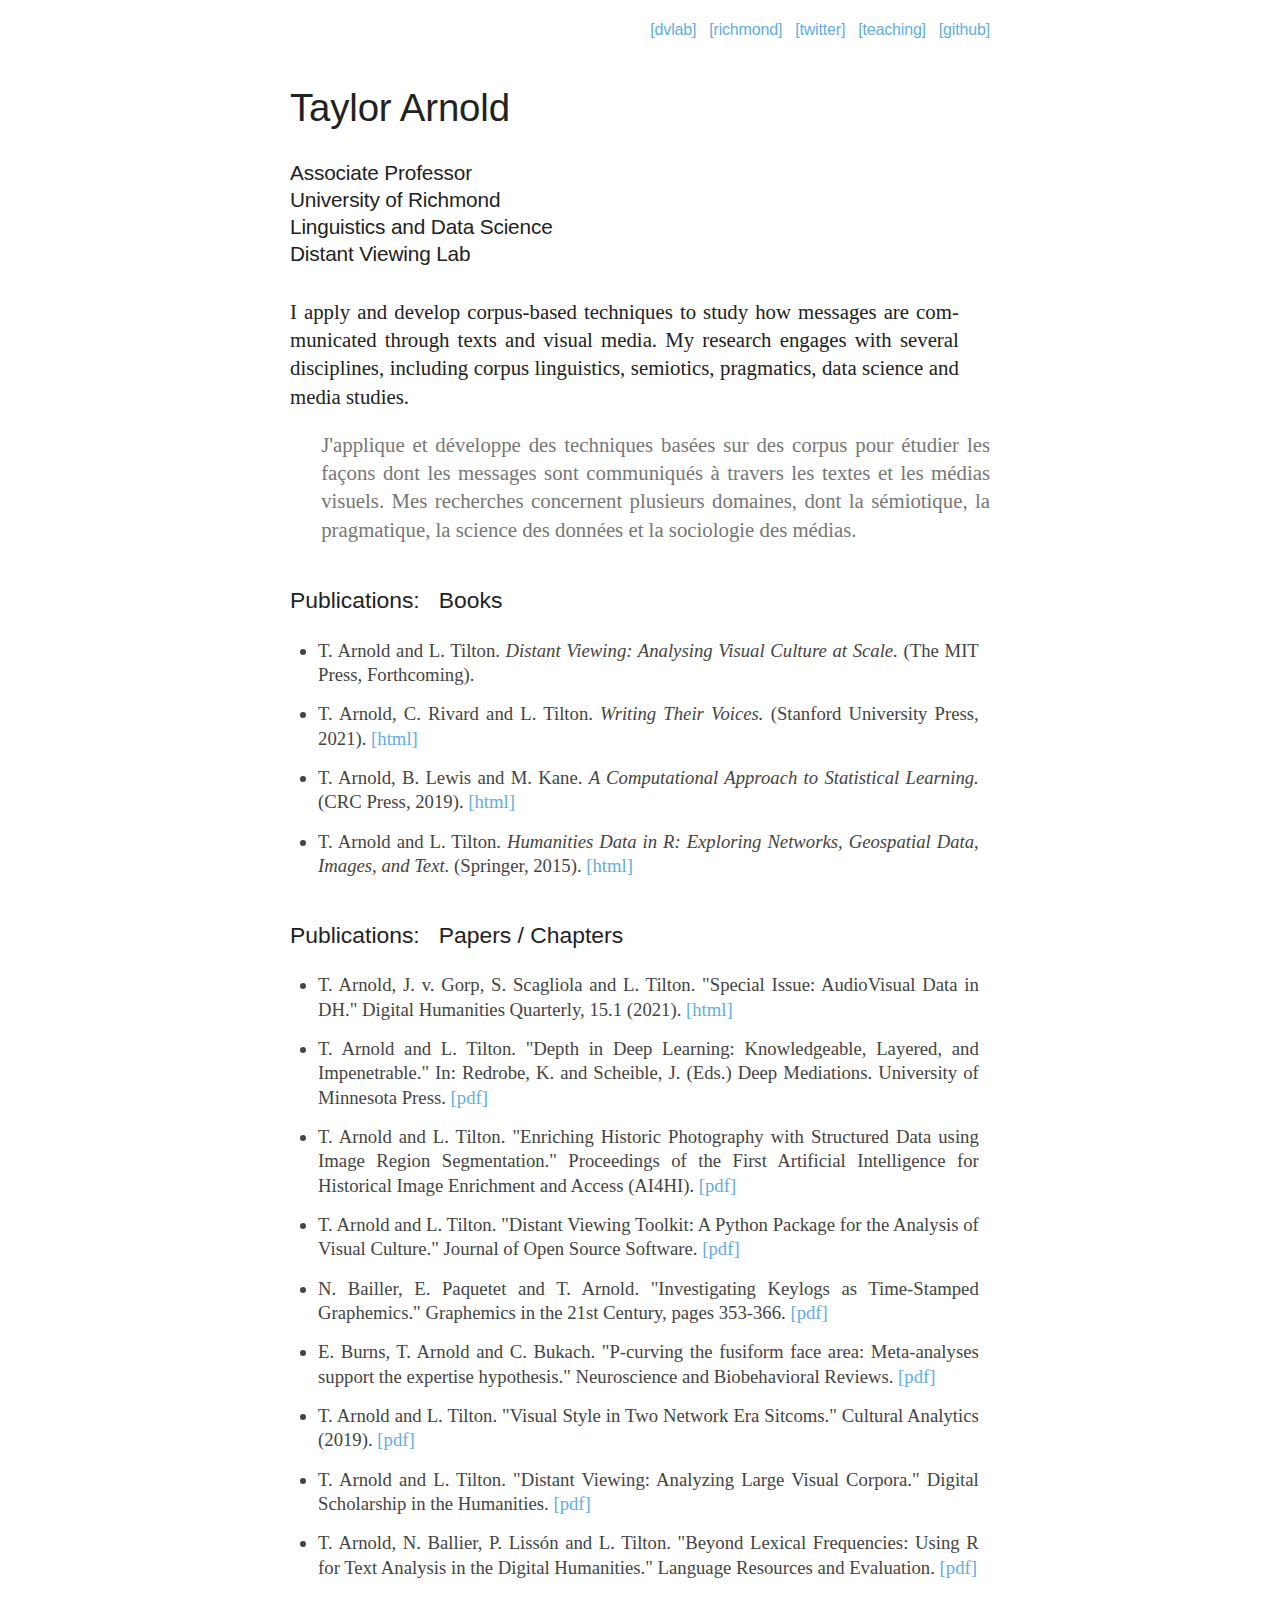
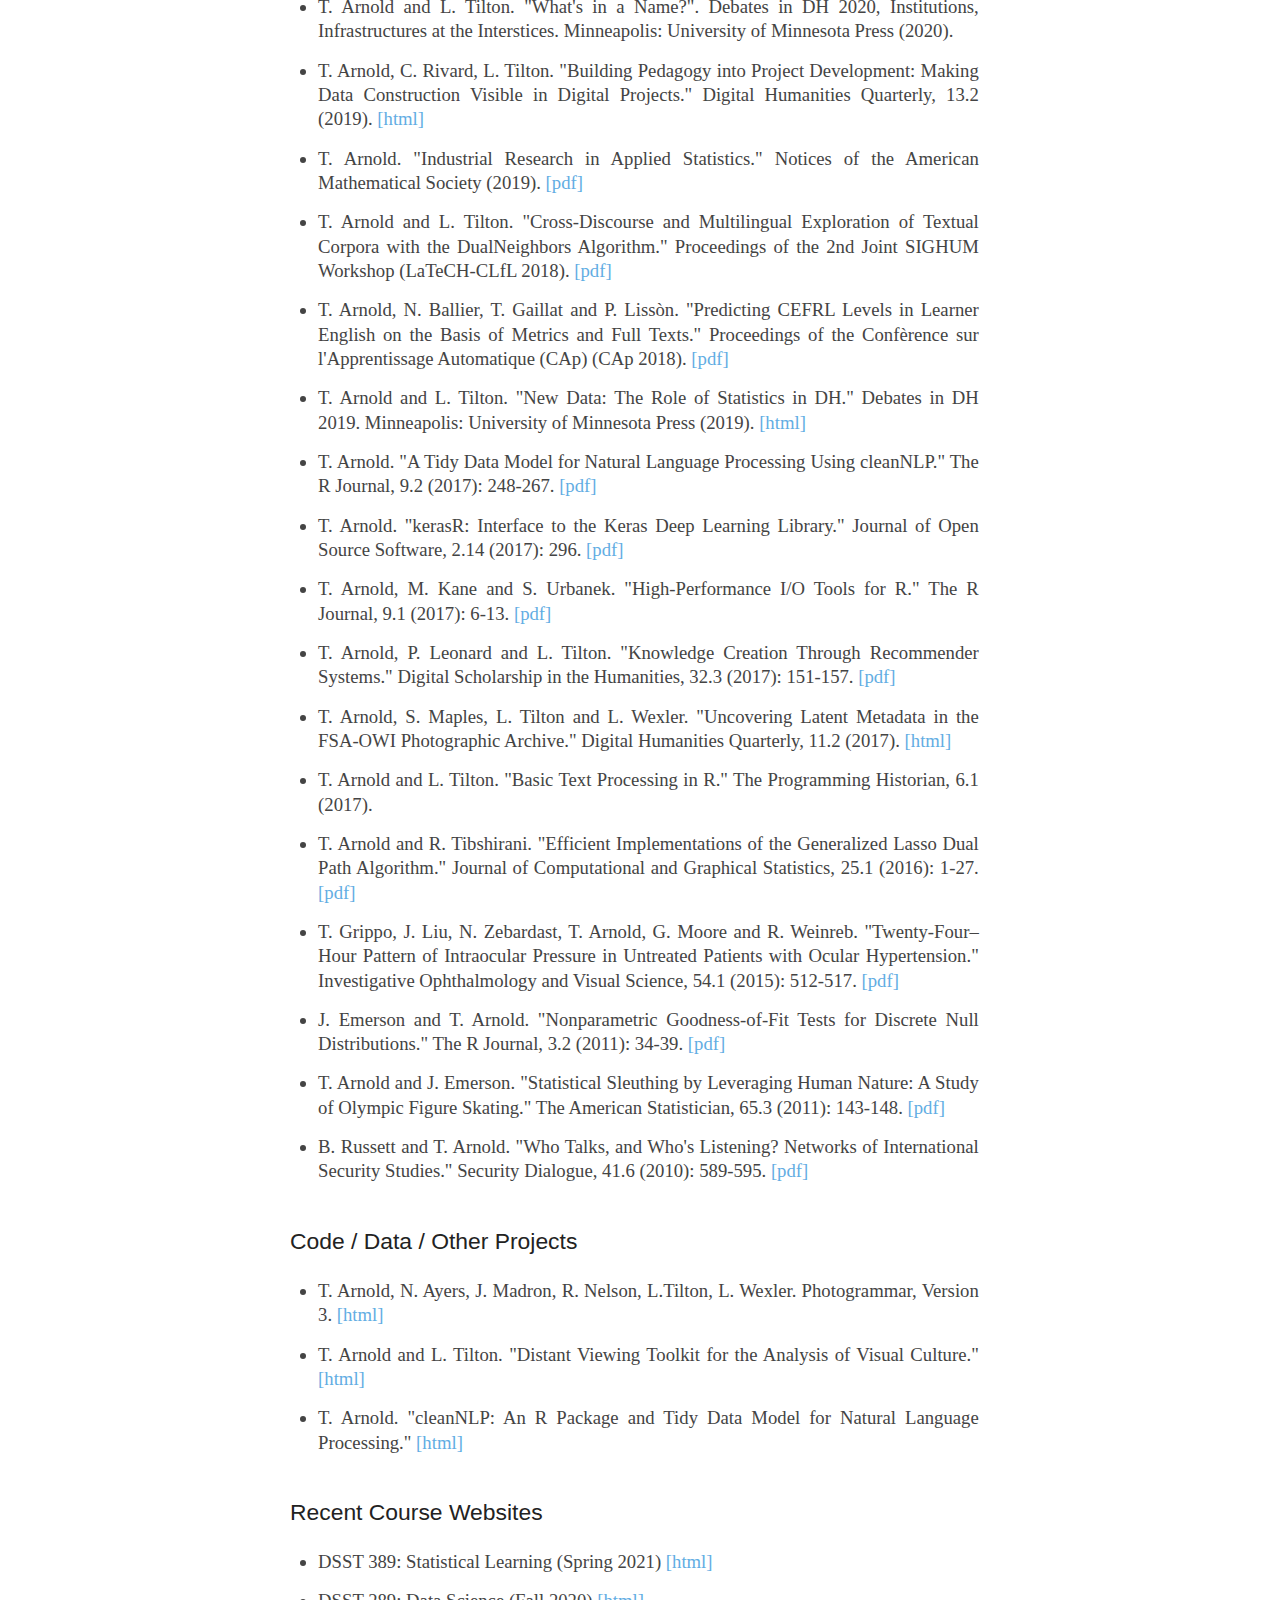
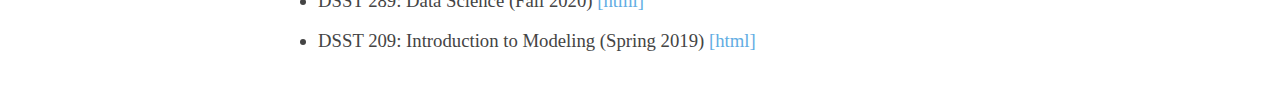
==== index.html @ a87be647 "fixed the link on home page" ====
<!DOCTYPE html>
<html lang="en">
  <head>
    <meta charset="utf-8" />

    <link rel="stylesheet" href="css/reset.css">
    <link rel="stylesheet" href="css/site.css">
    <link rel="apple-touch-icon" sizes="180x180" href="icon/apple-touch-icon.png">
    <link rel="icon" type="image/png" sizes="32x32" href="icon/favicon-32x32.png">
    <link rel="icon" type="image/png" sizes="16x16" href="icon/favicon-16x16.png">
    <link rel="manifest" href="icon/site.webmanifest">

    <meta name="viewport" content="width=device-width, initial-scale=1" />
    <meta name="theme-color" content="#000000" />
    <meta
      name="description"
      content="Taylor Arnold"
    />
    <title>Taylor Arnold</title>
</head>
  <body>

    <div id="conteneur">
      <div id="tete">
        <div id="liens">
          <a href="https://distantviewing.org" target="_blank" rel="noopener noreferrer">[dvlab]</a> &nbsp;
          <a href="https://linguistics.richmond.edu/faculty/tarnold2/" target="_blank" rel="noopener noreferrer">[richmond]</a> &nbsp;
          <a href="https://twitter.com/statsmaths" target="_blank" rel="noopener noreferrer">[twitter]</a> &nbsp;
          <a href="teaching.html">[teaching]</a> &nbsp;
          <a href="https://github.com/statsmaths" target="_blank" rel="noopener noreferrer">[github]</a>
        </div>
        <div id="titre">Taylor Arnold</div>
        <div id="soustitre">
          Associate Professor<br/>
          University of Richmond<br/>
          Linguistics and Data Science<br/>
          Distant Viewing Lab
        </div>
      </div>

    <div id="boitedetexte">
      <p class="en">
        I apply and develop corpus-based techniques to study how
        messages are communicated through texts and visual media. My
        research engages with several disciplines, including corpus linguistics,
        semiotics, pragmatics, data science and media studies.
      </p>
      <p class="fr">
        J'applique et développe des techniques basées sur des corpus pour
        étudier les façons dont les messages sont communiqués à travers les
        textes et les médias visuels. Mes recherches concernent
        plusieurs domaines, dont la sémiotique, la pragmatique, la science des
        données et la sociologie des médias.
      </p>
    </div>

    <div id="publications">
      <div class="pubtete">
        Publications: &nbsp; Books
      </div>
      <ul>
        <li>T. Arnold and L. Tilton. <i>Distant Viewing: Analysing Visual Culture at Scale.</i> (The MIT Press, Forthcoming).</li>
        <li>T. Arnold, C. Rivard and L. Tilton. <i>Writing Their Voices.</i> (Stanford University Press, 2021). <a href="https://statsmaths.github.io/writing-their-voices/" target="_blank" rel="noopener noreferrer">[html]</a></li>
        <li>T. Arnold, B. Lewis and M. Kane. <i>A Computational Approach to Statistical Learning.</i> (CRC Press, 2019). <a href="https://www.comp-approach.com/" target="_blank" rel="noopener noreferrer">[html]</a></li>
        <li>T. Arnold and L. Tilton. <i>Humanities Data in R: Exploring Networks, Geospatial Data, Images, and Text.</i> (Springer, 2015). <a href="https://humanitiesdata.org/" target="_blank" rel="noopener noreferrer">[html]</a></li>
      </ul>
      <div class="pubtete">
        Publications: &nbsp; Papers / Chapters
      </div>
      <ul>
        <li>T. Arnold, J. v. Gorp, S. Scagliola and L. Tilton. "Special Issue: AudioVisual Data in DH." Digital Humanities Quarterly, 15.1 (2021). <a href="http://digitalhumanities.org/dhq/vol/15/1/index.html" target="_blank" rel="noopener noreferrer">[html]</a></li>
        <li>T. Arnold and L. Tilton. "Depth in Deep Learning: Knowledgeable, Layered, and Impenetrable." In: Redrobe, K. and Scheible, J. (Eds.) Deep Mediations. University of Minnesota Press. <a href="pdf/2020-deep-mediations.pdf" target="_blank" rel="noopener noreferrer">[pdf]</a></li>
        <li>T. Arnold and L. Tilton. "Enriching Historic Photography with Structured Data using Image Region Segmentation." Proceedings of the First Artificial Intelligence for Historical Image Enrichment and Access (AI4HI). <a href="pdf/2020-enrich-photography.pdf" target="_blank" rel="noopener noreferrer">[pdf]</a></li>
        <li>T. Arnold and L. Tilton. "Distant Viewing Toolkit: A Python Package for the Analysis of Visual Culture." Journal of Open Source Software. <a href="pdf/2020-dvtoolkit-joss.pdf" target="_blank" rel="noopener noreferrer">[pdf]</a></li>
        <li>N. Bailler, E. Paquetet and T. Arnold. "Investigating Keylogs as Time-Stamped Graphemics." Graphemics in the 21st Century, pages 353-366. <a href="pdf/2019-keylog.pdf" target="_blank" rel="noopener noreferrer">[pdf]</a></li>
        <li>E. Burns, T. Arnold and C. Bukach. "P-curving the fusiform face area: Meta-analyses support the expertise hypothesis." Neuroscience and Biobehavioral Reviews. <a href="pdf/2019-p-curve.pdf" target="_blank" rel="noopener noreferrer">[pdf]</a></li>
        <li>T. Arnold and L. Tilton. "Visual Style in Two Network Era Sitcoms." Cultural Analytics (2019). <a href="pdf/2019-visual-style.pdf" target="_blank" rel="noopener noreferrer">[pdf]</a></li>
        <li>T. Arnold and L. Tilton. "Distant Viewing: Analyzing Large Visual Corpora." Digital Scholarship in the Humanities. <a href="pdf/2019-distant-viewing.pdf" target="_blank" rel="noopener noreferrer">[pdf]</a></li>
        <li>T. Arnold, N. Ballier, P. Lissón and L. Tilton. "Beyond Lexical Frequencies: Using R for Text Analysis in the Digital Humanities." Language Resources and Evaluation. <a href="pdf/2019-beyond-lex.pdf" target="_blank" rel="noopener noreferrer">[pdf]</a></li>
        <li>T. Arnold and L. Tilton. "What's in a Name?". Debates in DH 2020, Institutions, Infrastructures at the Interstices. Minneapolis: University of Minnesota Press (2020).</li>
        <li>T. Arnold, C. Rivard, L. Tilton. "Building Pedagogy into Project Development: Making Data Construction Visible in Digital Projects." Digital Humanities Quarterly, 13.2 (2019). <a href="http://digitalhumanities.org/dhq/vol/13/2/000419/000419.html" target="_blank" rel="noopener noreferrer">[html]</a></li>
        <li>T. Arnold. "Industrial Research in Applied Statistics." Notices of the American Mathematical Society (2019). <a href="pdf/2019-industrial-research.pdf" target="_blank" rel="noopener noreferrer">[pdf]</a></li>
        <li>T. Arnold and L. Tilton. "Cross-Discourse and Multilingual Exploration of Textual Corpora with the DualNeighbors Algorithm." Proceedings of the 2nd Joint SIGHUM Workshop (LaTeCH-CLfL 2018). <a href="pdf/2018-cross-discourse.pdf" target="_blank" rel="noopener noreferrer">[pdf]</a></li>
        <li>T. Arnold, N. Ballier, T. Gaillat and P. Lissòn. "Predicting CEFRL Levels in Learner English on the Basis of Metrics and Full Texts." Proceedings of the Confèrence sur l'Apprentissage Automatique (CAp) (CAp 2018). <a href="pdf/2018-learner-corpora.pdf" target="_blank" rel="noopener noreferrer">[pdf]</a></li>
        <li>T. Arnold and L. Tilton. "New Data: The Role of Statistics in DH." Debates in DH 2019. Minneapolis: University of Minnesota Press (2019). <a href="https://dhdebates.gc.cuny.edu/read/untitled-f2acf72c-a469-49d8-be35-67f9ac1e3a60/section/a2a6a192-f04a-4082-afaa-97c76a75b21c" target="_blank" rel="noopener noreferrer">[html]</a></li>
        <li>T. Arnold. "A Tidy Data Model for Natural Language Processing Using cleanNLP." The R Journal, 9.2 (2017): 248-267. <a href="pdf/2017-cleannlp.pdf" target="_blank" rel="noopener noreferrer">[pdf]</a></li>
        <li>T. Arnold. "kerasR: Interface to the Keras Deep Learning Library." Journal of Open Source Software, 2.14 (2017): 296. <a href="pdf/2017-kerasr.pdf" target="_blank" rel="noopener noreferrer">[pdf]</a></li>
        <li>T. Arnold, M. Kane and S. Urbanek. "High-Performance I/O Tools for R." The R Journal, 9.1 (2017): 6-13. <a href="pdf/2017-iotools.pdf" target="_blank" rel="noopener noreferrer">[pdf]</a></li>
        <li>T. Arnold, P. Leonard and L. Tilton. "Knowledge Creation Through Recommender Systems." Digital Scholarship in the Humanities, 32.3 (2017): 151-157. <a href="pdf/2017-knowledge-creation.pdf" target="_blank" rel="noopener noreferrer">[pdf]</a></li>
        <li>T. Arnold, S. Maples, L. Tilton and L. Wexler. "Uncovering Latent Metadata in the FSA-OWI Photographic Archive." Digital Humanities Quarterly, 11.2 (2017). <a href="http://digitalhumanities.org/dhq/vol/11/2/000299/000299.html" target="_blank" rel="noopener noreferrer">[html]</a></li>
        <li>T. Arnold and L. Tilton. "Basic Text Processing in R." The Programming Historian, 6.1 (2017).</li>
        <li>T. Arnold and R. Tibshirani. "Efficient Implementations of the Generalized Lasso Dual Path Algorithm." Journal of Computational and Graphical Statistics, 25.1 (2016): 1-27. <a href="pdf/2016-genlasso.pdf" target="_blank" rel="noopener noreferrer">[pdf]</a></li>
        <li>T. Grippo, J. Liu, N. Zebardast, T. Arnold, G. Moore and R. Weinreb. "Twenty-Four–Hour Pattern of Intraocular Pressure in Untreated Patients with Ocular Hypertension." Investigative Ophthalmology and Visual Science, 54.1 (2015): 512-517. <a href="pdf/2015-twenty-four-hour.pdf" target="_blank" rel="noopener noreferrer">[pdf]</a></li>
        <li>J. Emerson and T. Arnold. "Nonparametric Goodness-of-Fit Tests for Discrete Null Distributions." The R Journal, 3.2 (2011): 34-39. <a href="pdf/2011-discrete-goodness-of-fit.pdf" target="_blank" rel="noopener noreferrer">[pdf]</a></li>
        <li>T. Arnold and J. Emerson. "Statistical Sleuthing by Leveraging Human Nature: A Study of Olympic Figure Skating." The American Statistician, 65.3 (2011): 143-148. <a href="pdf/2011-statistical-sleuthing.pdf" target="_blank" rel="noopener noreferrer">[pdf]</a></li>
        <li>B. Russett and T. Arnold. "Who Talks, and Who's Listening? Networks of International Security Studies." Security Dialogue, 41.6 (2010): 589-595. <a href="pdf/2010-who-talks.pdf" target="_blank" rel="noopener noreferrer">[pdf]</a></li>
      </ul>
      <div class="pubtete">
        Code / Data / Other Projects
      </div>
      <ul>
        <li>T. Arnold, N. Ayers, J. Madron, R. Nelson, L.Tilton, L. Wexler. Photogrammar, Version 3. <a href="https://photogrammar.org" target="_blank" rel="noopener noreferrer">[html]</a></li>
        <li>T. Arnold and L. Tilton. "Distant Viewing Toolkit for the Analysis of Visual Culture." <a href="https://github.com/distant-viewing/dvt" target="_blank" rel="noopener noreferrer">[html]</a></li>
        <li>T. Arnold. "cleanNLP: An R Package and Tidy Data Model for Natural Language Processing." <a href="https://github.com/statsmaths/cleanNLP" target="_blank" rel="noopener noreferrer">[html]</a></li>
      </ul>
      <div class="pubtete">
        Recent Course Websites
      </div>
      <ul>
        <li>DSST 389: Statistical Learning (Spring 2021) <a href="https://statsmaths.github.io/stat389-s21/" target="_blank" rel="noopener noreferrer">[html]</a></li>
        <li>DSST 289: Data Science (Fall 2020) <a href="https://statsmaths.github.io/dsst289-f21/" target="_blank" rel="noopener noreferrer">[html]</a></li>
        <li>DSST 209: Introduction to Modeling (Spring 2019) <a href="https://statsmaths.github.io/stat209-s19/" target="_blank" rel="noopener noreferrer">[html]</a></li>
      </ul>
    </div>

    </div>

  </body>
</html>
---- css/site.css ----
:root {
  --title-font: Arial, sans-serif;
  --body-font: brown;
}

body {
  font-size: min(16px, 2.4vw);
  font-family: "Georgia", serif;
}

a:link, a:visited {
  text-decoration: none;
  color: #62ade3;
  transition: 0.4s;
}

a:hover {
  color: #196094;
}

#conteneur {
  padding-top: 12px;
  max-width: 700px;
  padding-left: 50px;
  padding-right: 50px;
  margin: auto;
  padding-bottom: 50px;
  color: #222;
}

#tete {
  letter-spacing: -0.01em;
  line-height: 1.1;
  font-family: var(--title-font);
}

#titre {
  font-size: 2.4em;
  padding-top: 1em;
  padding-bottom: 0.5em;
}

#soustitre {
  font-size: 1.3em;
  line-height: 1.3;
  padding-top: 0.5em;
  padding-bottom: 0.5em;
}

#nom {
  text-align: left;
  font-size: 1em;
  line-height: 1.3;
  padding-top: 0.5em;
  padding-bottom: 0.5em;
  position: absolute;
}

#liens {
  text-align: right;
  font-size: 1em;
  line-height: 1.3;
  padding-top: 0.5em;
  padding-bottom: 0.5em;
}

#boitedetexte {
}

.cp {
  padding-top: 1em;
  padding-top: 1em;
  hyphens: auto;
  line-height: 1.3em;
  font-size: 0.9em;
  font-weight: 500;
  text-align: justify;
  text-justify: inter-word;
}

p {
  padding-top: 1em;
  padding-top: 1em;
  hyphens: auto;
  line-height: 1.35;
  font-size: 1.3em;
  font-weight: 500;
  text-align: justify;
  text-justify: inter-word;
}

#publications {
  padding-top: 0em;
  line-height: 1.35em;
  font-size: 1.3em;
}

.pubtete {
  font-family: var(--title-font);
  font-weight: 500;
  font-size: 1.1em;
  line-height: 1em;
  padding-top: 2em;
  padding-bottom: 0.5em;
}

ul {
  hyphens: auto;
  line-height: 1.3em;
  font-size: 0.9em;
  font-weight: 500;
  text-align: justify;
  text-justify: inter-word;
  list-style-type: disc;
  margin: 0;
  padding: 0;
  padding-left: 1.5em;
}

li {
  color: #444;
  padding-top: 0.8em;
  padding-right: 0.6em;
}

.en {
  padding-right: 1.5em;
}

.fr {
  padding-left: 1.5em;
  color: #777;
}
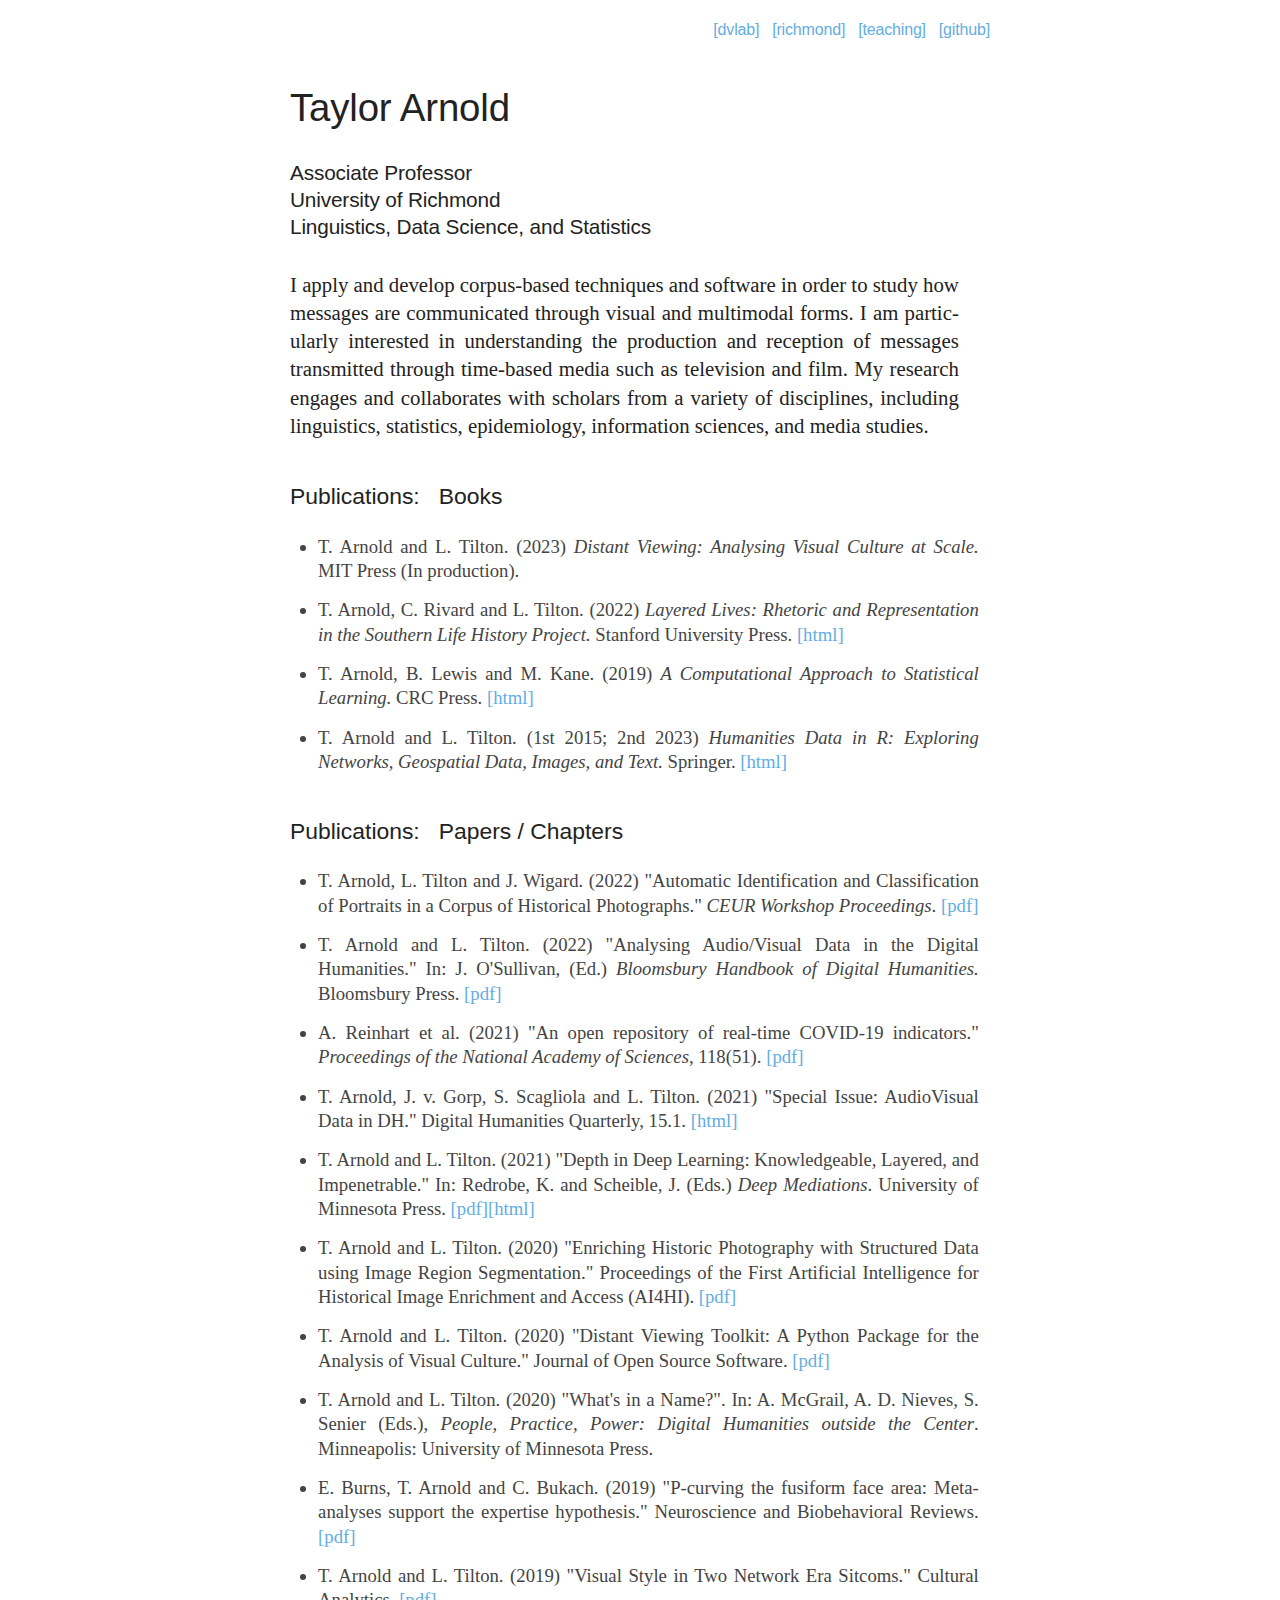
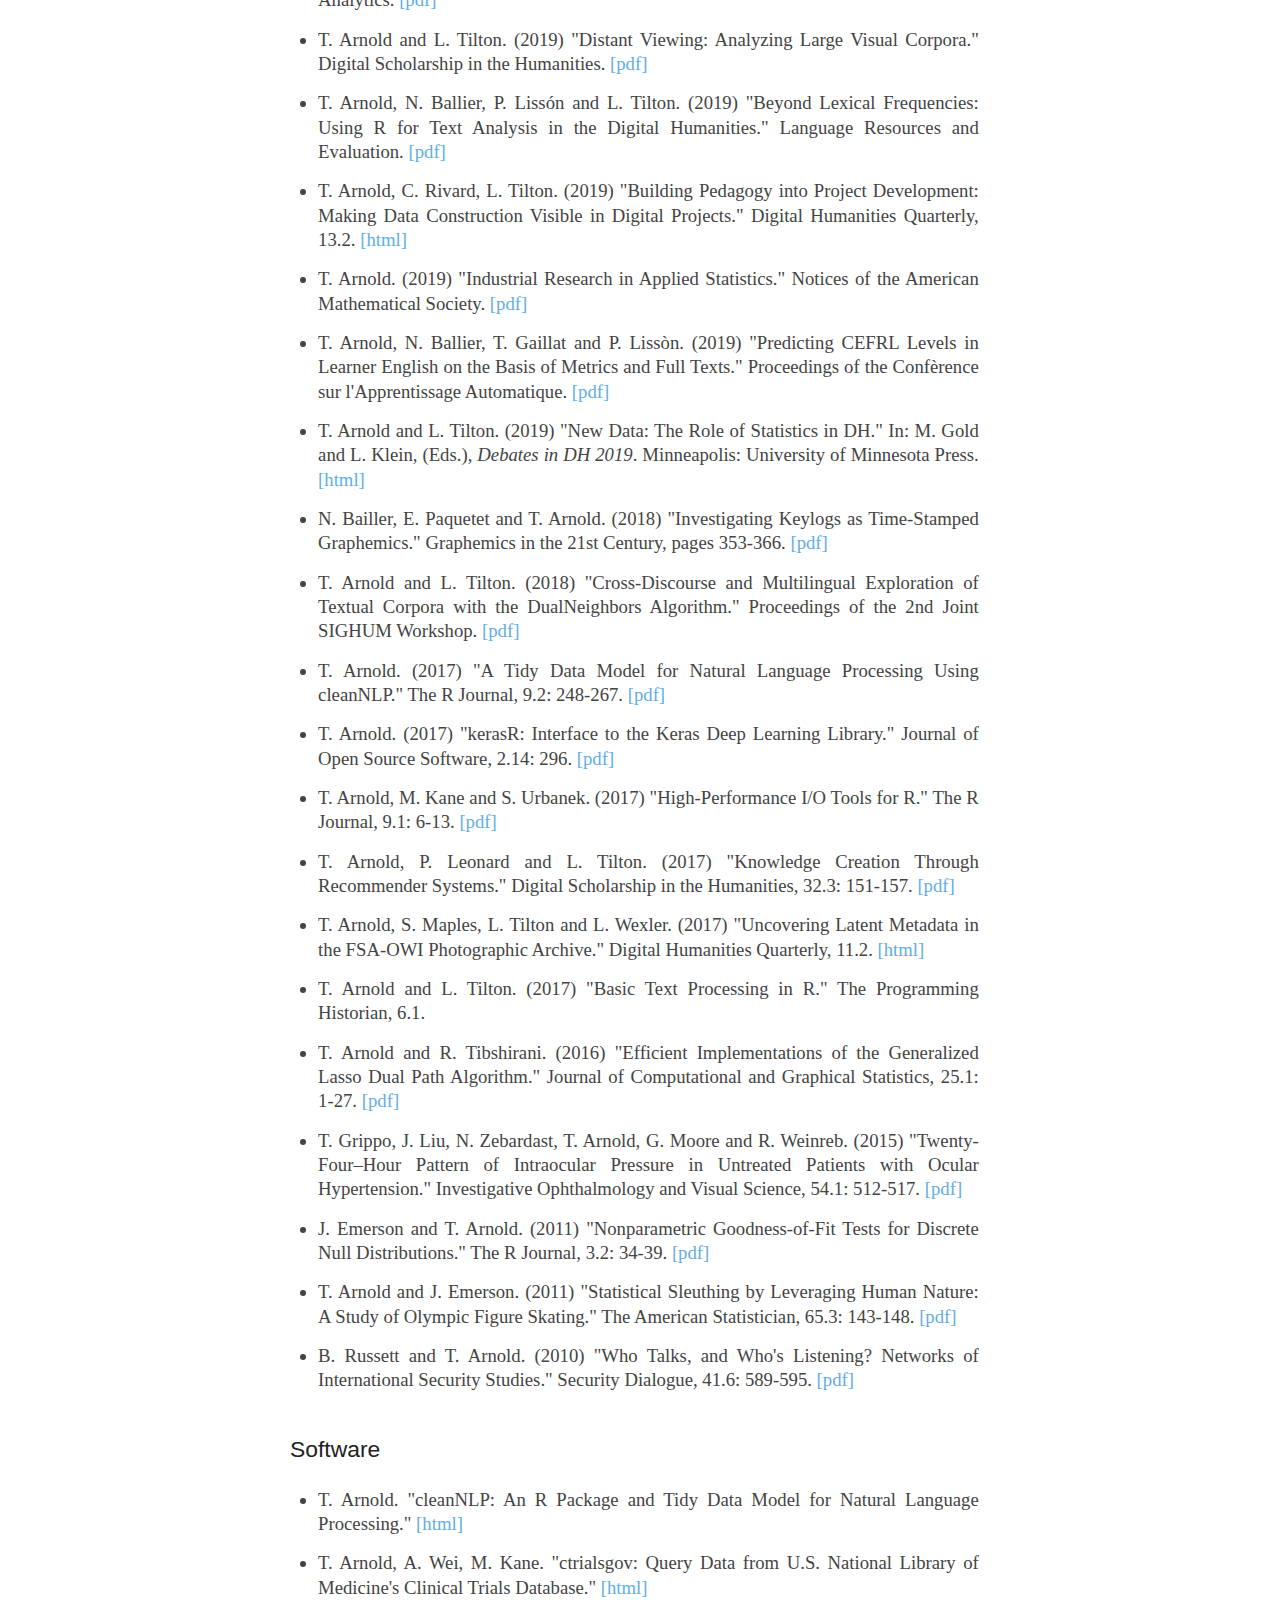
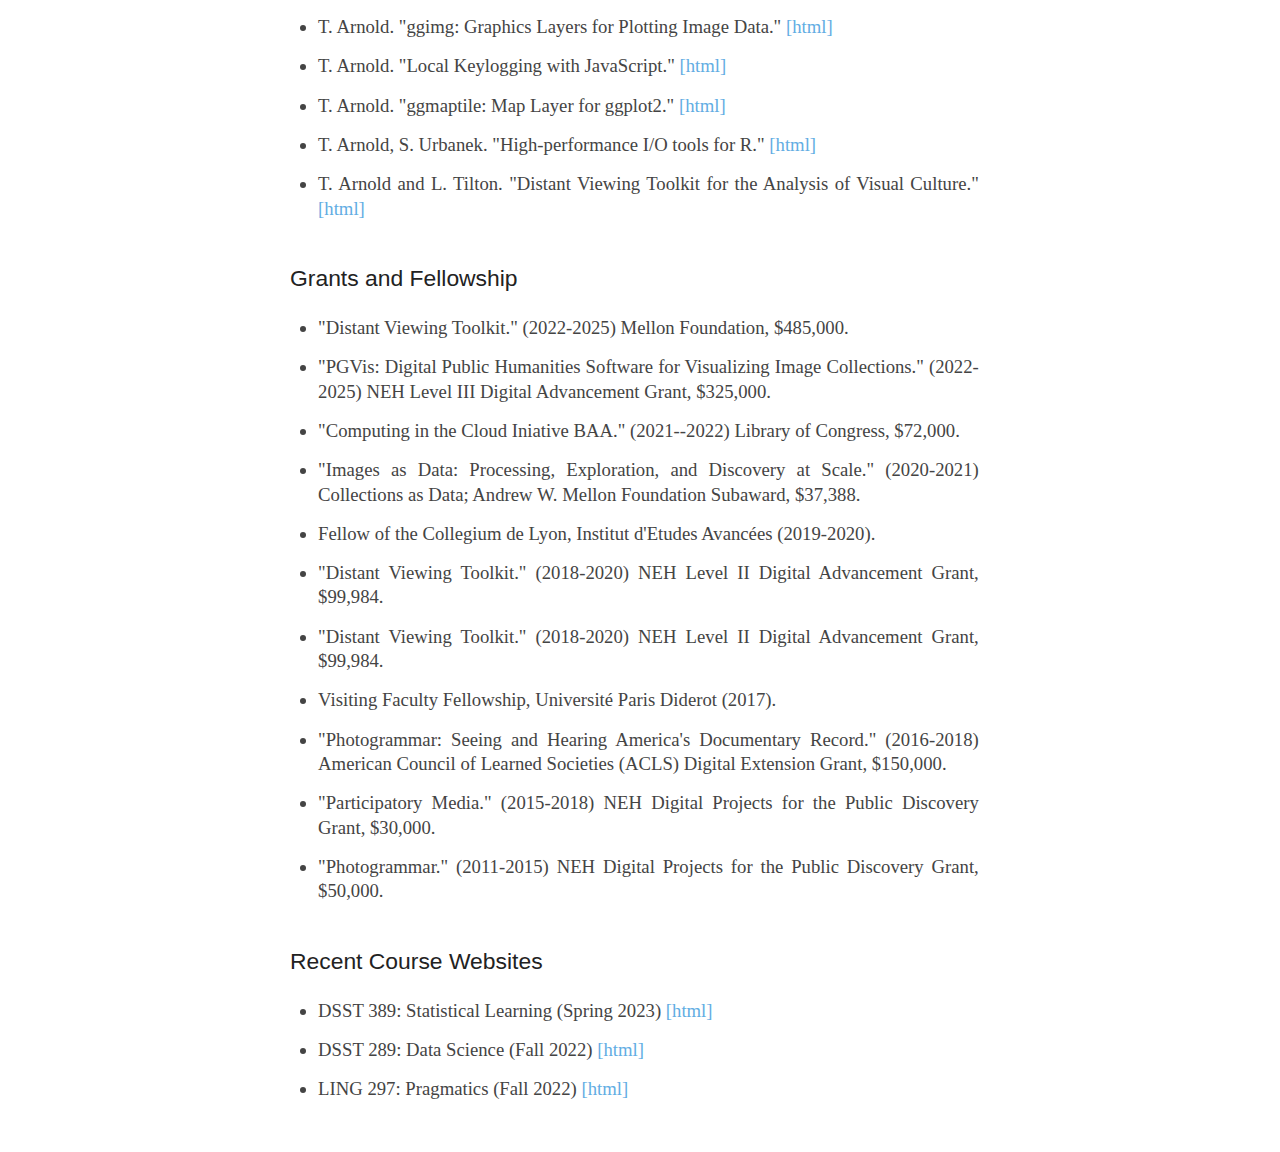
==== commit 2b7206fa: "Update index.html" ====
--- a/index.html
+++ b/index.html
@@ -25,7 +25,6 @@
         <div id="liens">
           <a href="https://distantviewing.org" target="_blank" rel="noopener noreferrer">[dvlab]</a> &nbsp;
           <a href="https://linguistics.richmond.edu/faculty/tarnold2/" target="_blank" rel="noopener noreferrer">[richmond]</a> &nbsp;
-          <a href="https://twitter.com/statsmaths" target="_blank" rel="noopener noreferrer">[twitter]</a> &nbsp;
           <a href="teaching.html">[teaching]</a> &nbsp;
           <a href="https://github.com/statsmaths" target="_blank" rel="noopener noreferrer">[github]</a>
         </div>
@@ -33,24 +32,19 @@
         <div id="soustitre">
           Associate Professor<br/>
           University of Richmond<br/>
-          Linguistics and Data Science<br/>
-          Distant Viewing Lab
+          Linguistics, Data Science, and Statistics
         </div>
       </div>
 
     <div id="boitedetexte">
       <p class="en">
-        I apply and develop corpus-based techniques to study how
-        messages are communicated through texts and visual media. My
-        research engages with several disciplines, including corpus linguistics,
-        semiotics, pragmatics, data science and media studies.
-      </p>
-      <p class="fr">
-        J'applique et développe des techniques basées sur des corpus pour
-        étudier les façons dont les messages sont communiqués à travers les
-        textes et les médias visuels. Mes recherches concernent
-        plusieurs domaines, dont la sémiotique, la pragmatique, la science des
-        données et la sociologie des médias.
+        I apply and develop corpus-based techniques and software in order to
+        study how messages are communicated through visual and multimodal forms.
+        I am particularly interested in understanding the production and reception
+        of messages transmitted through time-based media such as television and
+        film. My research engages and collaborates with scholars from a variety of
+        disciplines, including linguistics, statistics, epidemiology, information
+        sciences, and media studies.
       </p>
     </div>
 
@@ -59,57 +53,80 @@
         Publications: &nbsp; Books
       </div>
       <ul>
-        <li>T. Arnold and L. Tilton. <i>Distant Viewing: Analysing Visual Culture at Scale.</i> (The MIT Press, Forthcoming).</li>
-        <li>T. Arnold, C. Rivard and L. Tilton. <i>Writing Their Voices.</i> (Stanford University Press, 2021). <a href="https://statsmaths.github.io/writing-their-voices/" target="_blank" rel="noopener noreferrer">[html]</a></li>
-        <li>T. Arnold, B. Lewis and M. Kane. <i>A Computational Approach to Statistical Learning.</i> (CRC Press, 2019). <a href="https://www.comp-approach.com/" target="_blank" rel="noopener noreferrer">[html]</a></li>
-        <li>T. Arnold and L. Tilton. <i>Humanities Data in R: Exploring Networks, Geospatial Data, Images, and Text.</i> (Springer, 2015). <a href="https://humanitiesdata.org/" target="_blank" rel="noopener noreferrer">[html]</a></li>
+        <li>T. Arnold and L. Tilton. (2023) <i>Distant Viewing: Analysing Visual Culture at Scale.</i> MIT Press (In production).</li>
+        <li>T. Arnold, C. Rivard and L. Tilton. (2022) <i>Layered Lives: Rhetoric and Representation in the Southern Life History Project.</i> Stanford University Press. <a href="https://layeredlives.org/" target="_blank" rel="noopener noreferrer">[html]</a></li>
+        <li>T. Arnold, B. Lewis and M. Kane. (2019) <i>A Computational Approach to Statistical Learning.</i> CRC Press. <a href="https://www.comp-approach.com/" target="_blank" rel="noopener noreferrer">[html]</a></li>
+        <li>T. Arnold and L. Tilton. (1<sup>st</sup> 2015; 2<sup>nd</sup> 2023) <i>Humanities Data in R: Exploring Networks, Geospatial Data, Images, and Text.</i> Springer. <a href="https://humanitiesdata.org/" target="_blank" rel="noopener noreferrer">[html]</a></li>
       </ul>
       <div class="pubtete">
         Publications: &nbsp; Papers / Chapters
       </div>
       <ul>
-        <li>T. Arnold, J. v. Gorp, S. Scagliola and L. Tilton. "Special Issue: AudioVisual Data in DH." Digital Humanities Quarterly, 15.1 (2021). <a href="http://digitalhumanities.org/dhq/vol/15/1/index.html" target="_blank" rel="noopener noreferrer">[html]</a></li>
-        <li>T. Arnold and L. Tilton. "Depth in Deep Learning: Knowledgeable, Layered, and Impenetrable." In: Redrobe, K. and Scheible, J. (Eds.) Deep Mediations. University of Minnesota Press. <a href="pdf/2020-deep-mediations.pdf" target="_blank" rel="noopener noreferrer">[pdf]</a></li>
-        <li>T. Arnold and L. Tilton. "Enriching Historic Photography with Structured Data using Image Region Segmentation." Proceedings of the First Artificial Intelligence for Historical Image Enrichment and Access (AI4HI). <a href="pdf/2020-enrich-photography.pdf" target="_blank" rel="noopener noreferrer">[pdf]</a></li>
-        <li>T. Arnold and L. Tilton. "Distant Viewing Toolkit: A Python Package for the Analysis of Visual Culture." Journal of Open Source Software. <a href="pdf/2020-dvtoolkit-joss.pdf" target="_blank" rel="noopener noreferrer">[pdf]</a></li>
-        <li>N. Bailler, E. Paquetet and T. Arnold. "Investigating Keylogs as Time-Stamped Graphemics." Graphemics in the 21st Century, pages 353-366. <a href="pdf/2019-keylog.pdf" target="_blank" rel="noopener noreferrer">[pdf]</a></li>
-        <li>E. Burns, T. Arnold and C. Bukach. "P-curving the fusiform face area: Meta-analyses support the expertise hypothesis." Neuroscience and Biobehavioral Reviews. <a href="pdf/2019-p-curve.pdf" target="_blank" rel="noopener noreferrer">[pdf]</a></li>
-        <li>T. Arnold and L. Tilton. "Visual Style in Two Network Era Sitcoms." Cultural Analytics (2019). <a href="pdf/2019-visual-style.pdf" target="_blank" rel="noopener noreferrer">[pdf]</a></li>
-        <li>T. Arnold and L. Tilton. "Distant Viewing: Analyzing Large Visual Corpora." Digital Scholarship in the Humanities. <a href="pdf/2019-distant-viewing.pdf" target="_blank" rel="noopener noreferrer">[pdf]</a></li>
-        <li>T. Arnold, N. Ballier, P. Lissón and L. Tilton. "Beyond Lexical Frequencies: Using R for Text Analysis in the Digital Humanities." Language Resources and Evaluation. <a href="pdf/2019-beyond-lex.pdf" target="_blank" rel="noopener noreferrer">[pdf]</a></li>
-        <li>T. Arnold and L. Tilton. "What's in a Name?". Debates in DH 2020, Institutions, Infrastructures at the Interstices. Minneapolis: University of Minnesota Press (2020).</li>
-        <li>T. Arnold, C. Rivard, L. Tilton. "Building Pedagogy into Project Development: Making Data Construction Visible in Digital Projects." Digital Humanities Quarterly, 13.2 (2019). <a href="http://digitalhumanities.org/dhq/vol/13/2/000419/000419.html" target="_blank" rel="noopener noreferrer">[html]</a></li>
-        <li>T. Arnold. "Industrial Research in Applied Statistics." Notices of the American Mathematical Society (2019). <a href="pdf/2019-industrial-research.pdf" target="_blank" rel="noopener noreferrer">[pdf]</a></li>
-        <li>T. Arnold and L. Tilton. "Cross-Discourse and Multilingual Exploration of Textual Corpora with the DualNeighbors Algorithm." Proceedings of the 2nd Joint SIGHUM Workshop (LaTeCH-CLfL 2018). <a href="pdf/2018-cross-discourse.pdf" target="_blank" rel="noopener noreferrer">[pdf]</a></li>
-        <li>T. Arnold, N. Ballier, T. Gaillat and P. Lissòn. "Predicting CEFRL Levels in Learner English on the Basis of Metrics and Full Texts." Proceedings of the Confèrence sur l'Apprentissage Automatique (CAp) (CAp 2018). <a href="pdf/2018-learner-corpora.pdf" target="_blank" rel="noopener noreferrer">[pdf]</a></li>
-        <li>T. Arnold and L. Tilton. "New Data: The Role of Statistics in DH." Debates in DH 2019. Minneapolis: University of Minnesota Press (2019). <a href="https://dhdebates.gc.cuny.edu/read/untitled-f2acf72c-a469-49d8-be35-67f9ac1e3a60/section/a2a6a192-f04a-4082-afaa-97c76a75b21c" target="_blank" rel="noopener noreferrer">[html]</a></li>
-        <li>T. Arnold. "A Tidy Data Model for Natural Language Processing Using cleanNLP." The R Journal, 9.2 (2017): 248-267. <a href="pdf/2017-cleannlp.pdf" target="_blank" rel="noopener noreferrer">[pdf]</a></li>
-        <li>T. Arnold. "kerasR: Interface to the Keras Deep Learning Library." Journal of Open Source Software, 2.14 (2017): 296. <a href="pdf/2017-kerasr.pdf" target="_blank" rel="noopener noreferrer">[pdf]</a></li>
-        <li>T. Arnold, M. Kane and S. Urbanek. "High-Performance I/O Tools for R." The R Journal, 9.1 (2017): 6-13. <a href="pdf/2017-iotools.pdf" target="_blank" rel="noopener noreferrer">[pdf]</a></li>
-        <li>T. Arnold, P. Leonard and L. Tilton. "Knowledge Creation Through Recommender Systems." Digital Scholarship in the Humanities, 32.3 (2017): 151-157. <a href="pdf/2017-knowledge-creation.pdf" target="_blank" rel="noopener noreferrer">[pdf]</a></li>
-        <li>T. Arnold, S. Maples, L. Tilton and L. Wexler. "Uncovering Latent Metadata in the FSA-OWI Photographic Archive." Digital Humanities Quarterly, 11.2 (2017). <a href="http://digitalhumanities.org/dhq/vol/11/2/000299/000299.html" target="_blank" rel="noopener noreferrer">[html]</a></li>
-        <li>T. Arnold and L. Tilton. "Basic Text Processing in R." The Programming Historian, 6.1 (2017).</li>
-        <li>T. Arnold and R. Tibshirani. "Efficient Implementations of the Generalized Lasso Dual Path Algorithm." Journal of Computational and Graphical Statistics, 25.1 (2016): 1-27. <a href="pdf/2016-genlasso.pdf" target="_blank" rel="noopener noreferrer">[pdf]</a></li>
-        <li>T. Grippo, J. Liu, N. Zebardast, T. Arnold, G. Moore and R. Weinreb. "Twenty-Four–Hour Pattern of Intraocular Pressure in Untreated Patients with Ocular Hypertension." Investigative Ophthalmology and Visual Science, 54.1 (2015): 512-517. <a href="pdf/2015-twenty-four-hour.pdf" target="_blank" rel="noopener noreferrer">[pdf]</a></li>
-        <li>J. Emerson and T. Arnold. "Nonparametric Goodness-of-Fit Tests for Discrete Null Distributions." The R Journal, 3.2 (2011): 34-39. <a href="pdf/2011-discrete-goodness-of-fit.pdf" target="_blank" rel="noopener noreferrer">[pdf]</a></li>
-        <li>T. Arnold and J. Emerson. "Statistical Sleuthing by Leveraging Human Nature: A Study of Olympic Figure Skating." The American Statistician, 65.3 (2011): 143-148. <a href="pdf/2011-statistical-sleuthing.pdf" target="_blank" rel="noopener noreferrer">[pdf]</a></li>
-        <li>B. Russett and T. Arnold. "Who Talks, and Who's Listening? Networks of International Security Studies." Security Dialogue, 41.6 (2010): 589-595. <a href="pdf/2010-who-talks.pdf" target="_blank" rel="noopener noreferrer">[pdf]</a></li>
+        <li>T. Arnold, L. Tilton and J. Wigard. (2022) "Automatic Identification and Classification of Portraits in a Corpus of Historical Photographs." <i>CEUR Workshop Proceedings</i>. <a href="https://ceur-ws.org/Vol-3290/short_paper5571.pdf" target="_blank" rel="noopener noreferrer">[pdf]</a></li>
+        <li>T. Arnold and L. Tilton. (2022) "Analysing Audio/Visual Data in the Digital Humanities." In: J. O'Sullivan, (Ed.) <i>Bloomsbury Handbook of Digital Humanities.</i> Bloomsbury Press. <a href="pdf/2022-dh-handbook.pdf" target="_blank" rel="noopener noreferrer">[pdf]</a></li>
+        <li>A. Reinhart et al. (2021) "An open repository of real-time COVID-19 indicators." <i>Proceedings of the National Academy of Sciences</i>, 118(51). <a href="https://www.ncbi.nlm.nih.gov/pmc/articles/PMC8713778/pdf/pnas.202111452.pdf" target="_blank" rel="noopener noreferrer">[pdf]</a></li>
+        <li>T. Arnold, J. v. Gorp, S. Scagliola and L. Tilton. (2021) "Special Issue: AudioVisual Data in DH." Digital Humanities Quarterly, 15.1. <a href="http://digitalhumanities.org/dhq/vol/15/1/index.html" target="_blank" rel="noopener noreferrer">[html]</a></li>
+        <li>T. Arnold and L. Tilton. (2021) "Depth in Deep Learning: Knowledgeable, Layered, and Impenetrable." In: Redrobe, K. and Scheible, J. (Eds.) <i>Deep Mediations</i>. University of Minnesota Press. <a href="pdf/2020-deep-mediations.pdf" target="_blank" rel="noopener noreferrer">[pdf]</a><a href="pdf/https://www.upress.umn.edu/book-division/books/deep-mediations" target="_blank" rel="noopener noreferrer">[html]</a></li>
+        <li>T. Arnold and L. Tilton. (2020) "Enriching Historic Photography with Structured Data using Image Region Segmentation." Proceedings of the First Artificial Intelligence for Historical Image Enrichment and Access (AI4HI). <a href="pdf/2020-enrich-photography.pdf" target="_blank" rel="noopener noreferrer">[pdf]</a></li>
+        <li>T. Arnold and L. Tilton. (2020) "Distant Viewing Toolkit: A Python Package for the Analysis of Visual Culture." Journal of Open Source Software. <a href="pdf/2020-dvtoolkit-joss.pdf" target="_blank" rel="noopener noreferrer">[pdf]</a></li>
+        <li>T. Arnold and L. Tilton. (2020) "What's in a Name?". In: A. McGrail, A. D. Nieves, S. Senier (Eds.), <i>People, Practice, Power: Digital Humanities outside the Center</i>. Minneapolis: University of Minnesota Press.</li>
+        <li>E. Burns, T. Arnold and C. Bukach. (2019) "P-curving the fusiform face area: Meta-analyses support the expertise hypothesis." Neuroscience and Biobehavioral Reviews. <a href="pdf/2019-p-curve.pdf" target="_blank" rel="noopener noreferrer">[pdf]</a></li>
+        <li>T. Arnold and L. Tilton. (2019) "Visual Style in Two Network Era Sitcoms." Cultural Analytics. <a href="pdf/2019-visual-style.pdf" target="_blank" rel="noopener noreferrer">[pdf]</a></li>
+        <li>T. Arnold and L. Tilton. (2019) "Distant Viewing: Analyzing Large Visual Corpora." Digital Scholarship in the Humanities. <a href="pdf/2019-distant-viewing.pdf" target="_blank" rel="noopener noreferrer">[pdf]</a></li>
+        <li>T. Arnold, N. Ballier, P. Lissón and L. Tilton. (2019) "Beyond Lexical Frequencies: Using R for Text Analysis in the Digital Humanities." Language Resources and Evaluation. <a href="pdf/2019-beyond-lex.pdf" target="_blank" rel="noopener noreferrer">[pdf]</a></li>
+        <li>T. Arnold, C. Rivard, L. Tilton. (2019) "Building Pedagogy into Project Development: Making Data Construction Visible in Digital Projects." Digital Humanities Quarterly, 13.2. <a href="http://digitalhumanities.org/dhq/vol/13/2/000419/000419.html" target="_blank" rel="noopener noreferrer">[html]</a></li>
+        <li>T. Arnold. (2019) "Industrial Research in Applied Statistics." Notices of the American Mathematical Society. <a href="pdf/2019-industrial-research.pdf" target="_blank" rel="noopener noreferrer">[pdf]</a></li>
+        <li>T. Arnold, N. Ballier, T. Gaillat and P. Lissòn. (2019) "Predicting CEFRL Levels in Learner English on the Basis of Metrics and Full Texts." Proceedings of the Confèrence sur l'Apprentissage Automatique. <a href="pdf/2018-learner-corpora.pdf" target="_blank" rel="noopener noreferrer">[pdf]</a></li>
+        <li>T. Arnold and L. Tilton. (2019) "New Data: The Role of Statistics in DH." In: M. Gold and L. Klein, (Eds.), <i>Debates in DH 2019</i>. Minneapolis: University of Minnesota Press. <a href="https://dhdebates.gc.cuny.edu/read/untitled-f2acf72c-a469-49d8-be35-67f9ac1e3a60/section/a2a6a192-f04a-4082-afaa-97c76a75b21c" target="_blank" rel="noopener noreferrer">[html]</a></li>
+        <li>N. Bailler, E. Paquetet and T. Arnold. (2018) "Investigating Keylogs as Time-Stamped Graphemics." Graphemics in the 21st Century, pages 353-366. <a href="pdf/2019-keylog.pdf" target="_blank" rel="noopener noreferrer">[pdf]</a></li>
+        <li>T. Arnold and L. Tilton. (2018) "Cross-Discourse and Multilingual Exploration of Textual Corpora with the DualNeighbors Algorithm." Proceedings of the 2nd Joint SIGHUM Workshop. <a href="pdf/2018-cross-discourse.pdf" target="_blank" rel="noopener noreferrer">[pdf]</a></li>
+        <li>T. Arnold. (2017) "A Tidy Data Model for Natural Language Processing Using cleanNLP." The R Journal, 9.2: 248-267. <a href="pdf/2017-cleannlp.pdf" target="_blank" rel="noopener noreferrer">[pdf]</a></li>
+        <li>T. Arnold. (2017) "kerasR: Interface to the Keras Deep Learning Library." Journal of Open Source Software, 2.14: 296. <a href="pdf/2017-kerasr.pdf" target="_blank" rel="noopener noreferrer">[pdf]</a></li>
+        <li>T. Arnold, M. Kane and S. Urbanek. (2017) "High-Performance I/O Tools for R." The R Journal, 9.1: 6-13. <a href="pdf/2017-iotools.pdf" target="_blank" rel="noopener noreferrer">[pdf]</a></li>
+        <li>T. Arnold, P. Leonard and L. Tilton. (2017) "Knowledge Creation Through Recommender Systems." Digital Scholarship in the Humanities, 32.3: 151-157. <a href="pdf/2017-knowledge-creation.pdf" target="_blank" rel="noopener noreferrer">[pdf]</a></li>
+        <li>T. Arnold, S. Maples, L. Tilton and L. Wexler. (2017) "Uncovering Latent Metadata in the FSA-OWI Photographic Archive." Digital Humanities Quarterly, 11.2. <a href="http://digitalhumanities.org/dhq/vol/11/2/000299/000299.html" target="_blank" rel="noopener noreferrer">[html]</a></li>
+        <li>T. Arnold and L. Tilton. (2017) "Basic Text Processing in R." The Programming Historian, 6.1.</li>
+        <li>T. Arnold and R. Tibshirani. (2016) "Efficient Implementations of the Generalized Lasso Dual Path Algorithm." Journal of Computational and Graphical Statistics, 25.1: 1-27. <a href="pdf/2016-genlasso.pdf" target="_blank" rel="noopener noreferrer">[pdf]</a></li>
+        <li>T. Grippo, J. Liu, N. Zebardast, T. Arnold, G. Moore and R. Weinreb. (2015) "Twenty-Four–Hour Pattern of Intraocular Pressure in Untreated Patients with Ocular Hypertension." Investigative Ophthalmology and Visual Science, 54.1: 512-517. <a href="pdf/2015-twenty-four-hour.pdf" target="_blank" rel="noopener noreferrer">[pdf]</a></li>
+        <li>J. Emerson and T. Arnold. (2011) "Nonparametric Goodness-of-Fit Tests for Discrete Null Distributions." The R Journal, 3.2: 34-39. <a href="pdf/2011-discrete-goodness-of-fit.pdf" target="_blank" rel="noopener noreferrer">[pdf]</a></li>
+        <li>T. Arnold and J. Emerson. (2011) "Statistical Sleuthing by Leveraging Human Nature: A Study of Olympic Figure Skating." The American Statistician, 65.3: 143-148. <a href="pdf/2011-statistical-sleuthing.pdf" target="_blank" rel="noopener noreferrer">[pdf]</a></li>
+        <li>B. Russett and T. Arnold. (2010) "Who Talks, and Who's Listening? Networks of International Security Studies." Security Dialogue, 41.6: 589-595. <a href="pdf/2010-who-talks.pdf" target="_blank" rel="noopener noreferrer">[pdf]</a></li>
       </ul>
       <div class="pubtete">
-        Code / Data / Other Projects
+        Software
       </div>
       <ul>
-        <li>T. Arnold, N. Ayers, J. Madron, R. Nelson, L.Tilton, L. Wexler. Photogrammar, Version 3. <a href="https://photogrammar.org" target="_blank" rel="noopener noreferrer">[html]</a></li>
+        <li>T. Arnold. "cleanNLP: An R Package and Tidy Data Model for Natural Language Processing." <a href="https://github.com/statsmaths/cleanNLP" target="_blank" rel="noopener noreferrer">[html]</a></li>
+        <li>T. Arnold, A. Wei, M. Kane. "ctrialsgov: Query Data from U.S. National Library of Medicine's Clinical Trials Database." <a href="https://cran.r-project.org/web/packages/ctrialsgov/index.html" target="_blank" rel="noopener noreferrer">[html]</a></li>
+        <li>T. Arnold. "ggimg: Graphics Layers for Plotting Image Data." <a href="" target="_blank" rel="noopener noreferrer">[html]</a></li>
+        <li>T. Arnold. "Local Keylogging with JavaScript." <a href="https://statsmaths.github.io/keylog/" target="_blank" rel="noopener noreferrer">[html]</a></li>
+        <li>T. Arnold. "ggmaptile: Map Layer for ggplot2." <a href="https://github.com/statsmaths/ggmaptile" target="_blank" rel="noopener noreferrer">[html]</a></li>
+        <li>T. Arnold, S. Urbanek. "High-performance I/O tools for R." <a href="https://cran.r-project.org/web/packages/iotools/index.html" target="_blank" rel="noopener noreferrer">[html]</a></li>
         <li>T. Arnold and L. Tilton. "Distant Viewing Toolkit for the Analysis of Visual Culture." <a href="https://github.com/distant-viewing/dvt" target="_blank" rel="noopener noreferrer">[html]</a></li>
-        <li>T. Arnold. "cleanNLP: An R Package and Tidy Data Model for Natural Language Processing." <a href="https://github.com/statsmaths/cleanNLP" target="_blank" rel="noopener noreferrer">[html]</a></li>
+      </ul>
+      <div class="pubtete">
+        Grants and Fellowship
+      </div>
+      <ul>
+        <li>"Distant Viewing Toolkit." (2022-2025) Mellon Foundation, $485,000.</li>
+        <li>"PGVis: Digital Public Humanities Software for Visualizing Image Collections." (2022-2025) NEH Level III Digital Advancement Grant, $325,000.</li>
+        <li>"Computing in the Cloud Iniative BAA." (2021--2022) Library of Congress, $72,000.</li>
+        <li>"Images as Data: Processing, Exploration, and Discovery at Scale." (2020-2021) Collections as Data; Andrew W. Mellon Foundation Subaward, $37,388.</li>
+        <li>Fellow of the Collegium de Lyon, Institut d'Etudes Avancées (2019-2020).</li>
+        <li>"Distant Viewing Toolkit." (2018-2020) NEH Level II Digital Advancement Grant, $99,984.</li>
+        <li>"Distant Viewing Toolkit." (2018-2020) NEH Level II Digital Advancement Grant, $99,984.</li>
+        <li>Visiting Faculty Fellowship, Université Paris Diderot (2017).</li>
+        <li>"Photogrammar: Seeing and Hearing America's Documentary Record." (2016-2018) American Council of Learned Societies (ACLS) Digital Extension Grant, $150,000.</li>
+        <li>"Participatory Media." (2015-2018) NEH Digital Projects for the Public Discovery Grant, $30,000.</li>
+        <li>"Photogrammar." (2011-2015) NEH Digital Projects for the Public Discovery Grant, $50,000.</li>
       </ul>
       <div class="pubtete">
         Recent Course Websites
       </div>
       <ul>
-        <li>DSST 389: Statistical Learning (Spring 2021) <a href="https://statsmaths.github.io/stat389-s21/" target="_blank" rel="noopener noreferrer">[html]</a></li>
-        <li>DSST 289: Data Science (Fall 2020) <a href="https://statsmaths.github.io/dsst289-f21/" target="_blank" rel="noopener noreferrer">[html]</a></li>
-        <li>DSST 209: Introduction to Modeling (Spring 2019) <a href="https://statsmaths.github.io/stat209-s19/" target="_blank" rel="noopener noreferrer">[html]</a></li>
+        <li>DSST 389: Statistical Learning (Spring 2023) <a href="https://statsmaths.github.io/dsst389-s23/" target="_blank" rel="noopener noreferrer">[html]</a></li>
+        <li>DSST 289: Data Science (Fall 2022) <a href="https://statsmaths.github.io/dsst289-f22/" target="_blank" rel="noopener noreferrer">[html]</a></li>
+        <li>LING 297: Pragmatics (Fall 2022) <a href="https://statsmaths.github.io/ling297-f22/" target="_blank" rel="noopener noreferrer">[html]</a></li>
       </ul>
     </div>
 
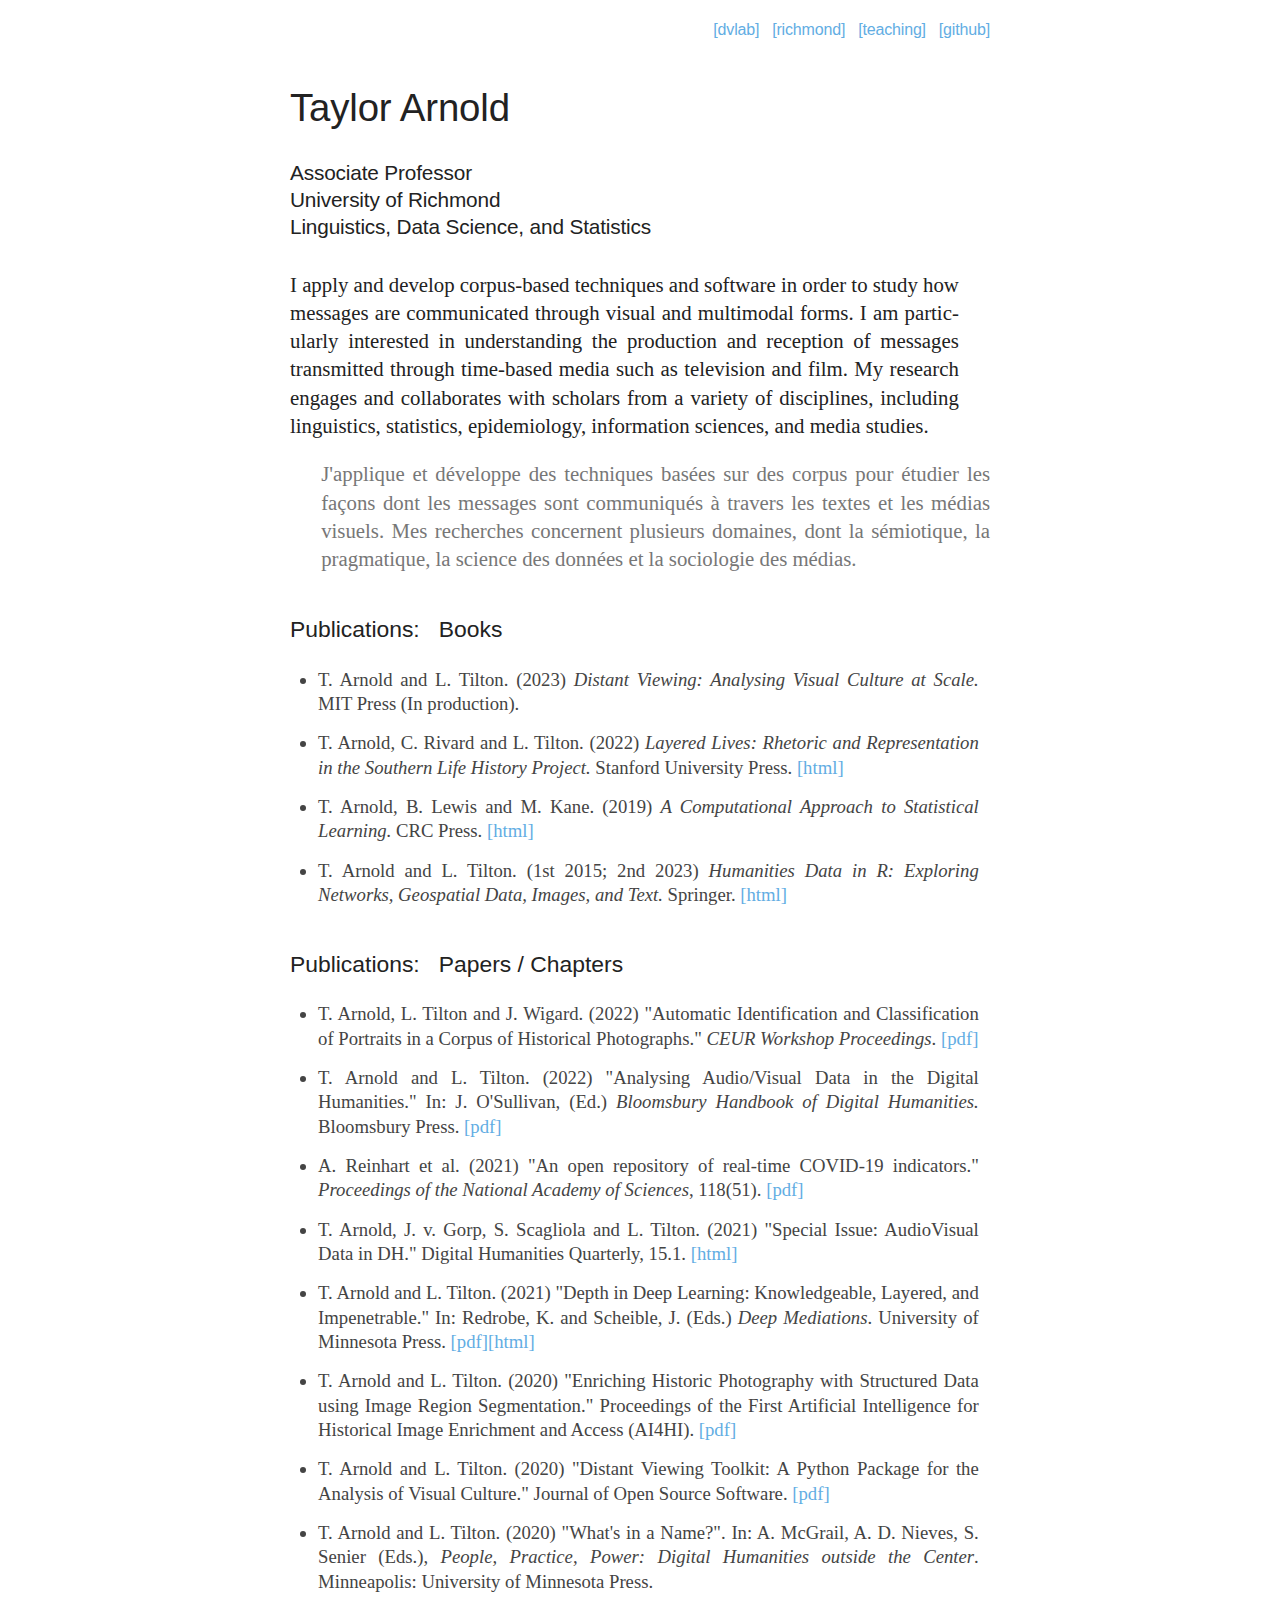
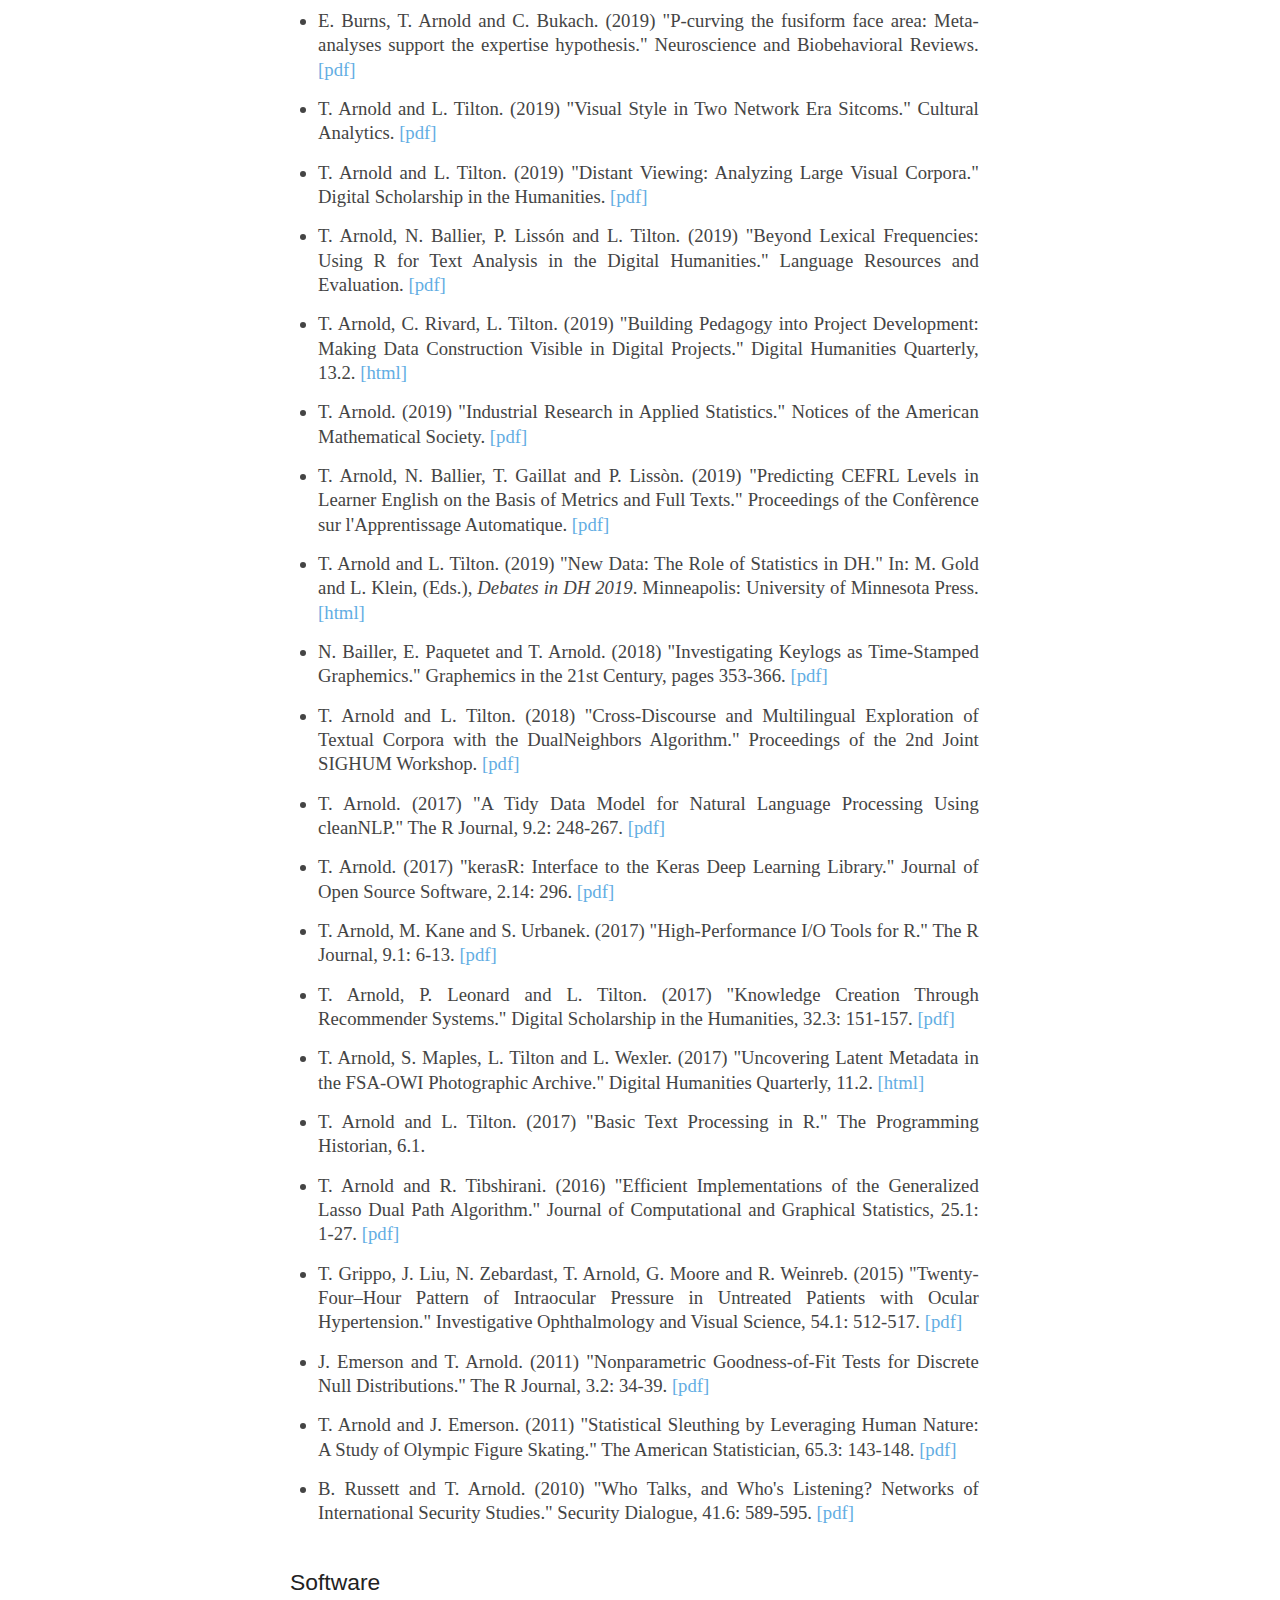
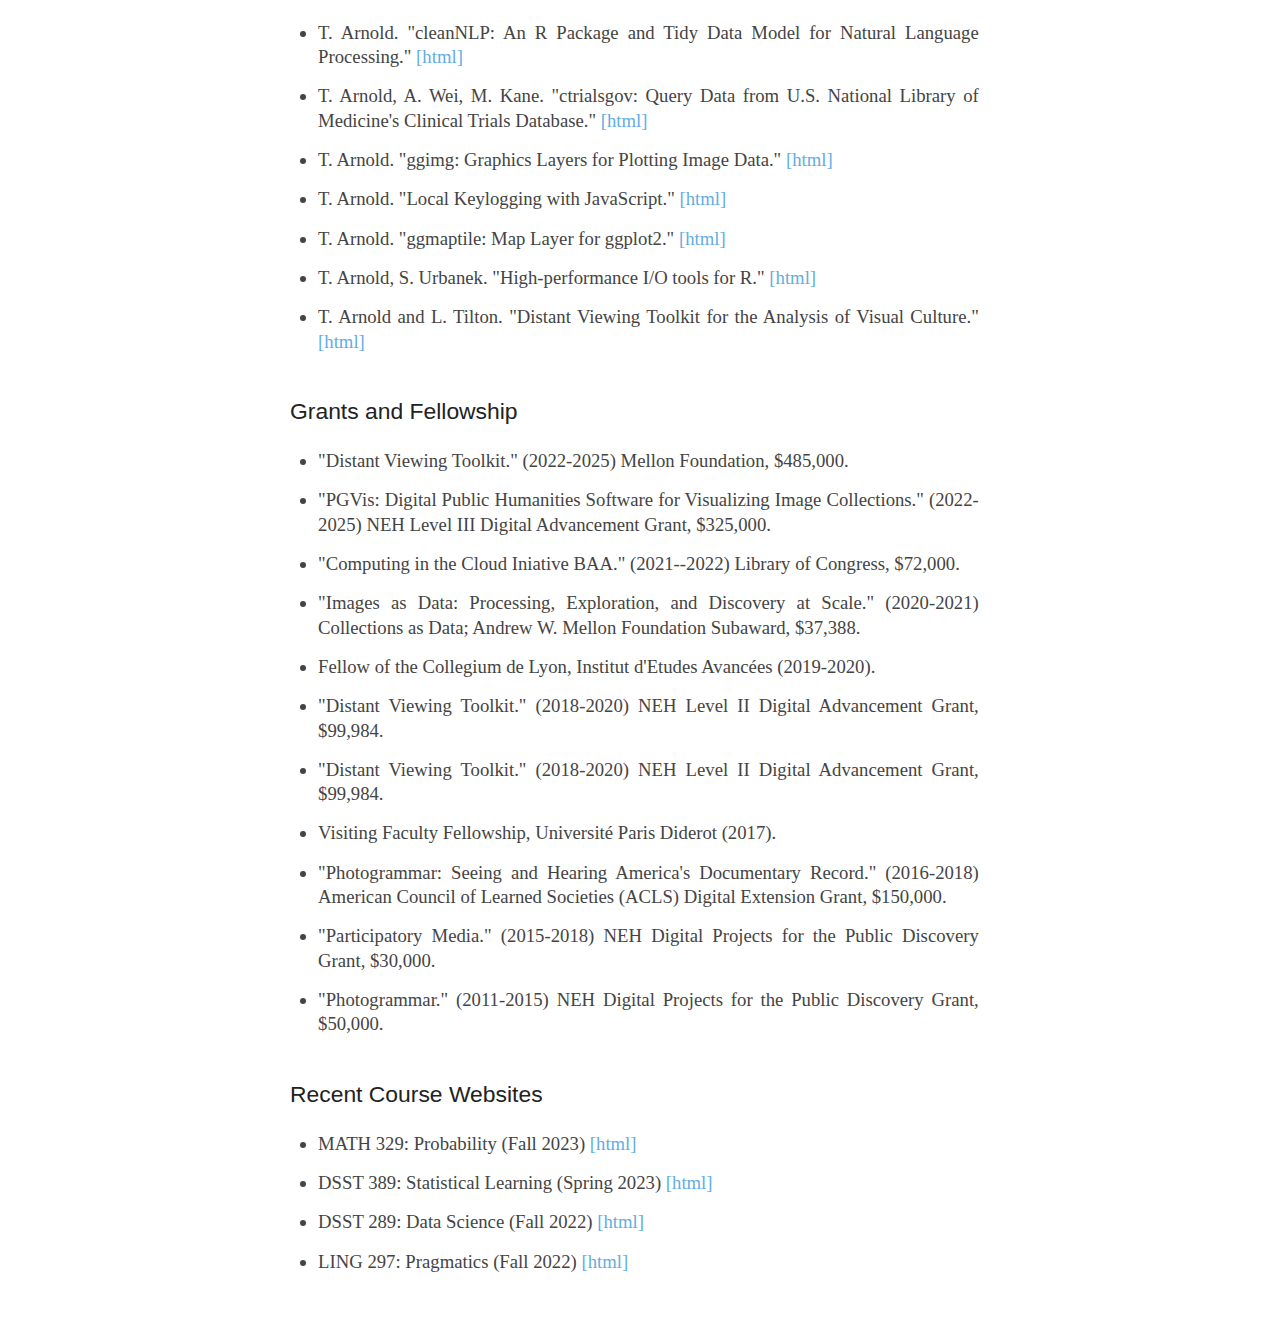
==== commit e399f79a: "Update index.html" ====
--- a/index.html
+++ b/index.html
@@ -45,6 +45,13 @@
         film. My research engages and collaborates with scholars from a variety of
         disciplines, including linguistics, statistics, epidemiology, information
         sciences, and media studies.
+      </p>
+      <p class="fr">
+        J'applique et développe des techniques basées sur des corpus pour
+        étudier les façons dont les messages sont communiqués à travers les
+        textes et les médias visuels. Mes recherches concernent
+        plusieurs domaines, dont la sémiotique, la pragmatique, la science des
+        données et la sociologie des médias.
       </p>
     </div>
 
@@ -124,6 +131,7 @@
         Recent Course Websites
       </div>
       <ul>
+        <li>MATH 329: Probability (Fall 2023) <a href="https://statsmaths.github.io/dsst329-f23/" target="_blank" rel="noopener noreferrer">[html]</a></li>
         <li>DSST 389: Statistical Learning (Spring 2023) <a href="https://statsmaths.github.io/dsst389-s23/" target="_blank" rel="noopener noreferrer">[html]</a></li>
         <li>DSST 289: Data Science (Fall 2022) <a href="https://statsmaths.github.io/dsst289-f22/" target="_blank" rel="noopener noreferrer">[html]</a></li>
         <li>LING 297: Pragmatics (Fall 2022) <a href="https://statsmaths.github.io/ling297-f22/" target="_blank" rel="noopener noreferrer">[html]</a></li>
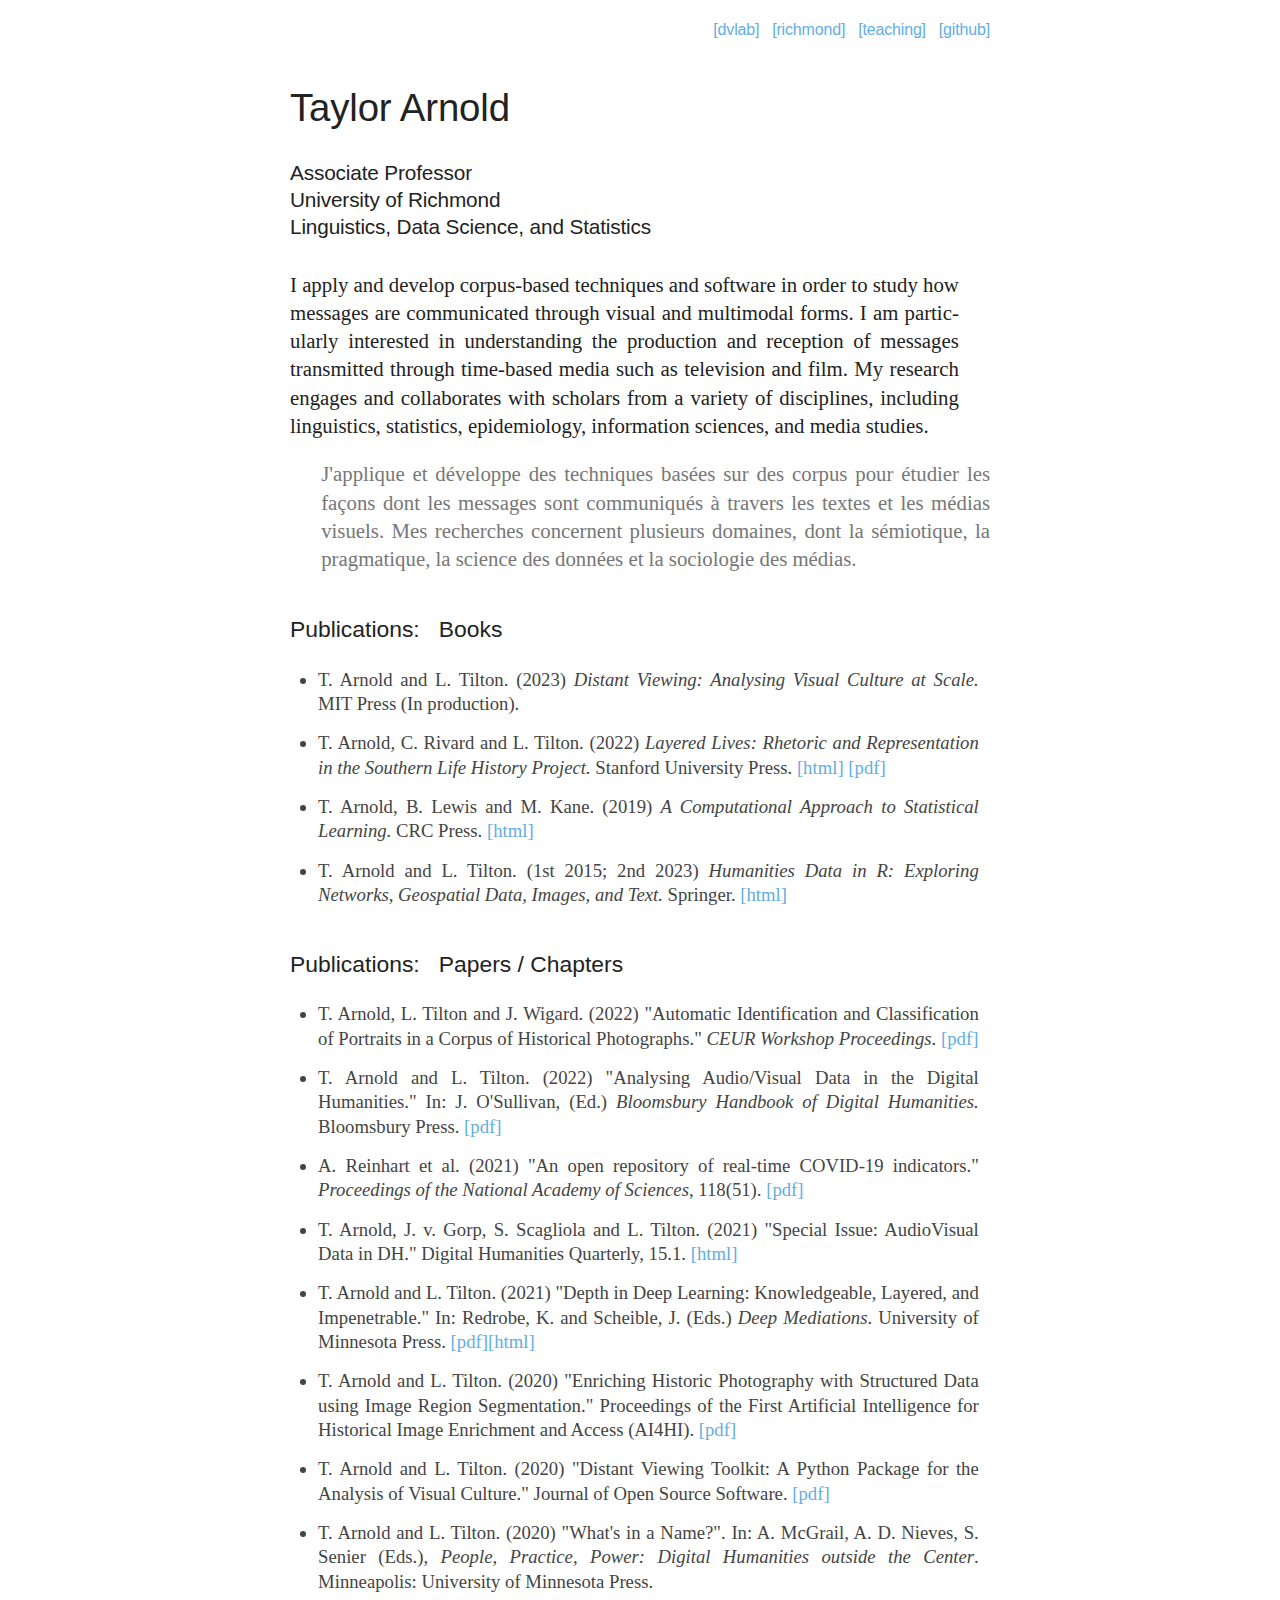
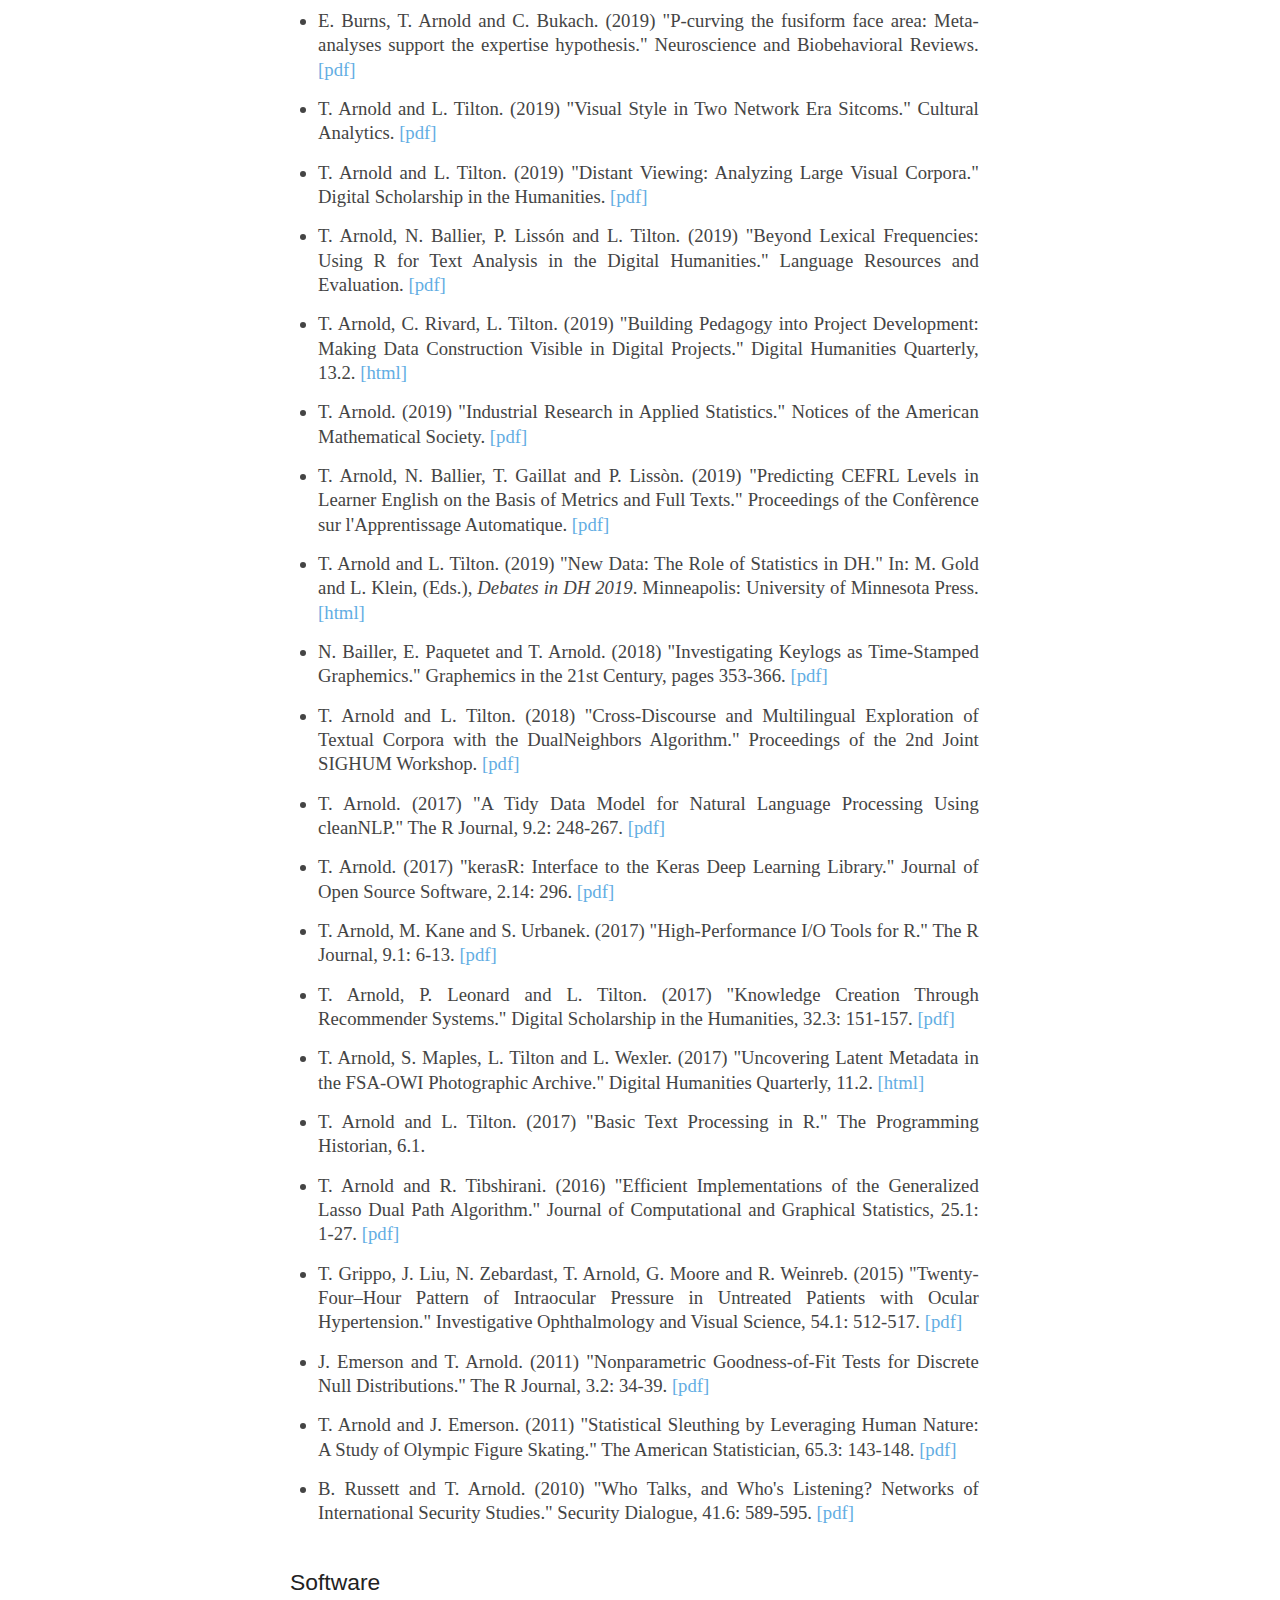
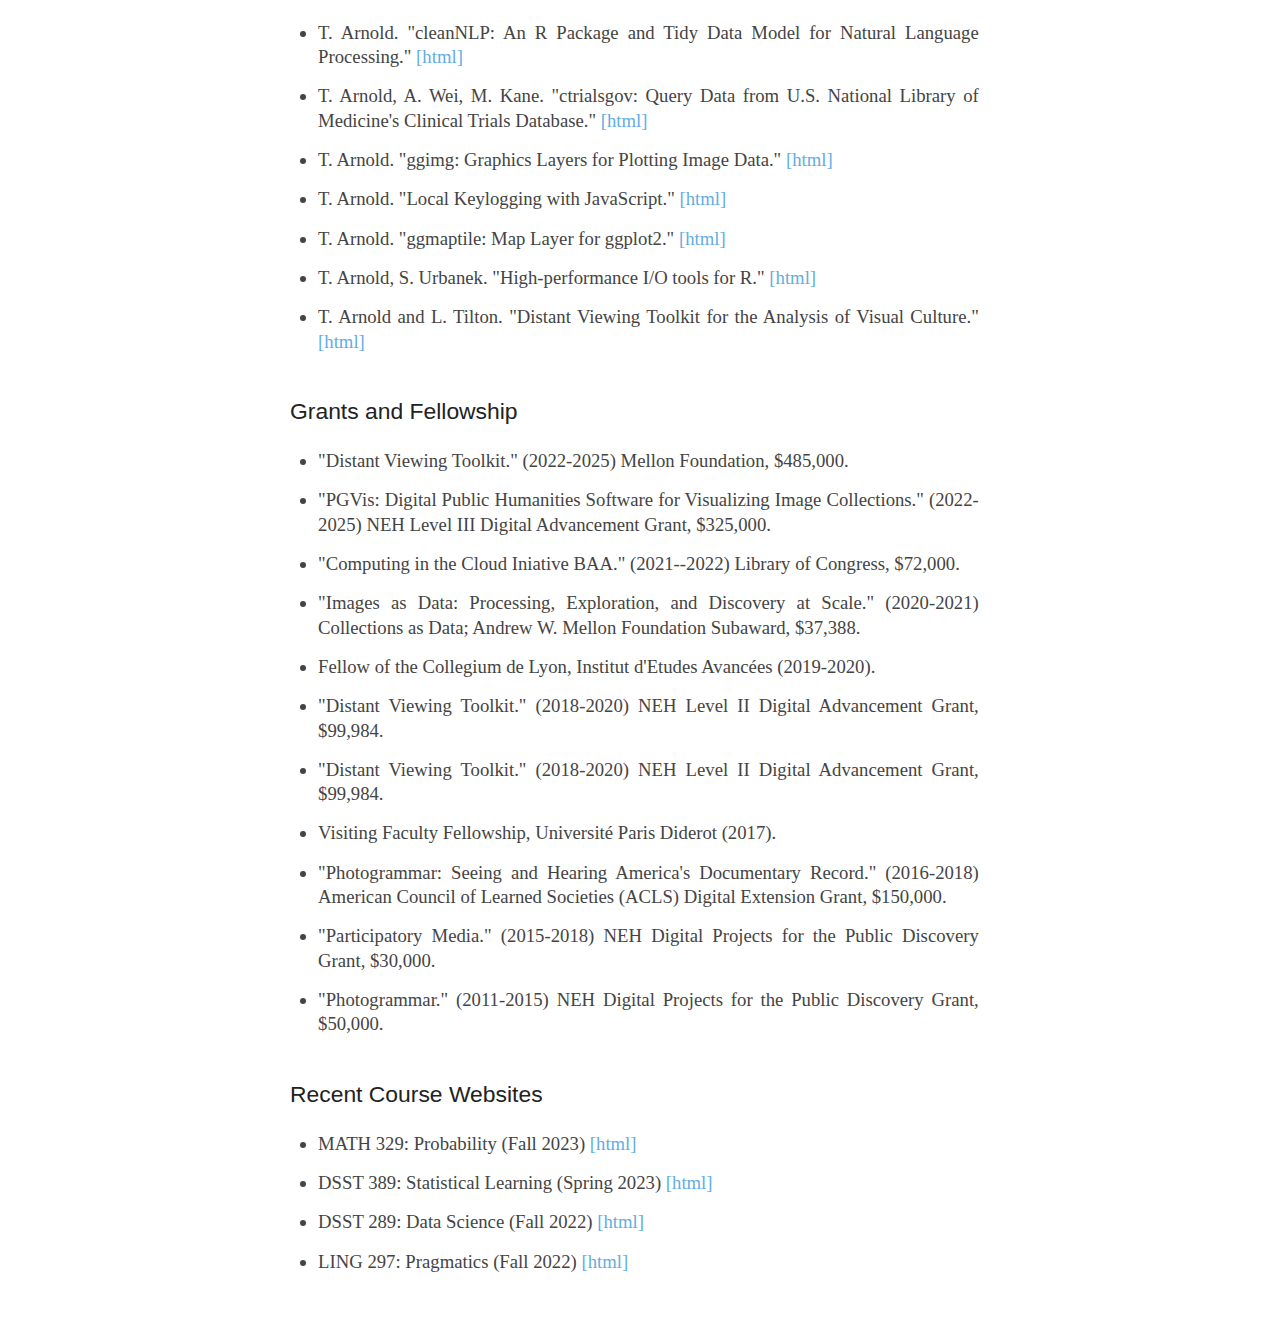
==== commit a8df2980: "auto update" ====
--- a/index.html
+++ b/index.html
@@ -61,7 +61,7 @@
       </div>
       <ul>
         <li>T. Arnold and L. Tilton. (2023) <i>Distant Viewing: Analysing Visual Culture at Scale.</i> MIT Press (In production).</li>
-        <li>T. Arnold, C. Rivard and L. Tilton. (2022) <i>Layered Lives: Rhetoric and Representation in the Southern Life History Project.</i> Stanford University Press. <a href="https://layeredlives.org/" target="_blank" rel="noopener noreferrer">[html]</a></li>
+        <li>T. Arnold, C. Rivard and L. Tilton. (2022) <i>Layered Lives: Rhetoric and Representation in the Southern Life History Project.</i> Stanford University Press. <a href="https://layeredlives.org/" target="_blank" rel="noopener noreferrer">[html]</a> <a href="pdf/2022-layered-lives.pdf" target="_blank" rel="noopener noreferrer">[pdf]</a></li>
         <li>T. Arnold, B. Lewis and M. Kane. (2019) <i>A Computational Approach to Statistical Learning.</i> CRC Press. <a href="https://www.comp-approach.com/" target="_blank" rel="noopener noreferrer">[html]</a></li>
         <li>T. Arnold and L. Tilton. (1<sup>st</sup> 2015; 2<sup>nd</sup> 2023) <i>Humanities Data in R: Exploring Networks, Geospatial Data, Images, and Text.</i> Springer. <a href="https://humanitiesdata.org/" target="_blank" rel="noopener noreferrer">[html]</a></li>
       </ul>
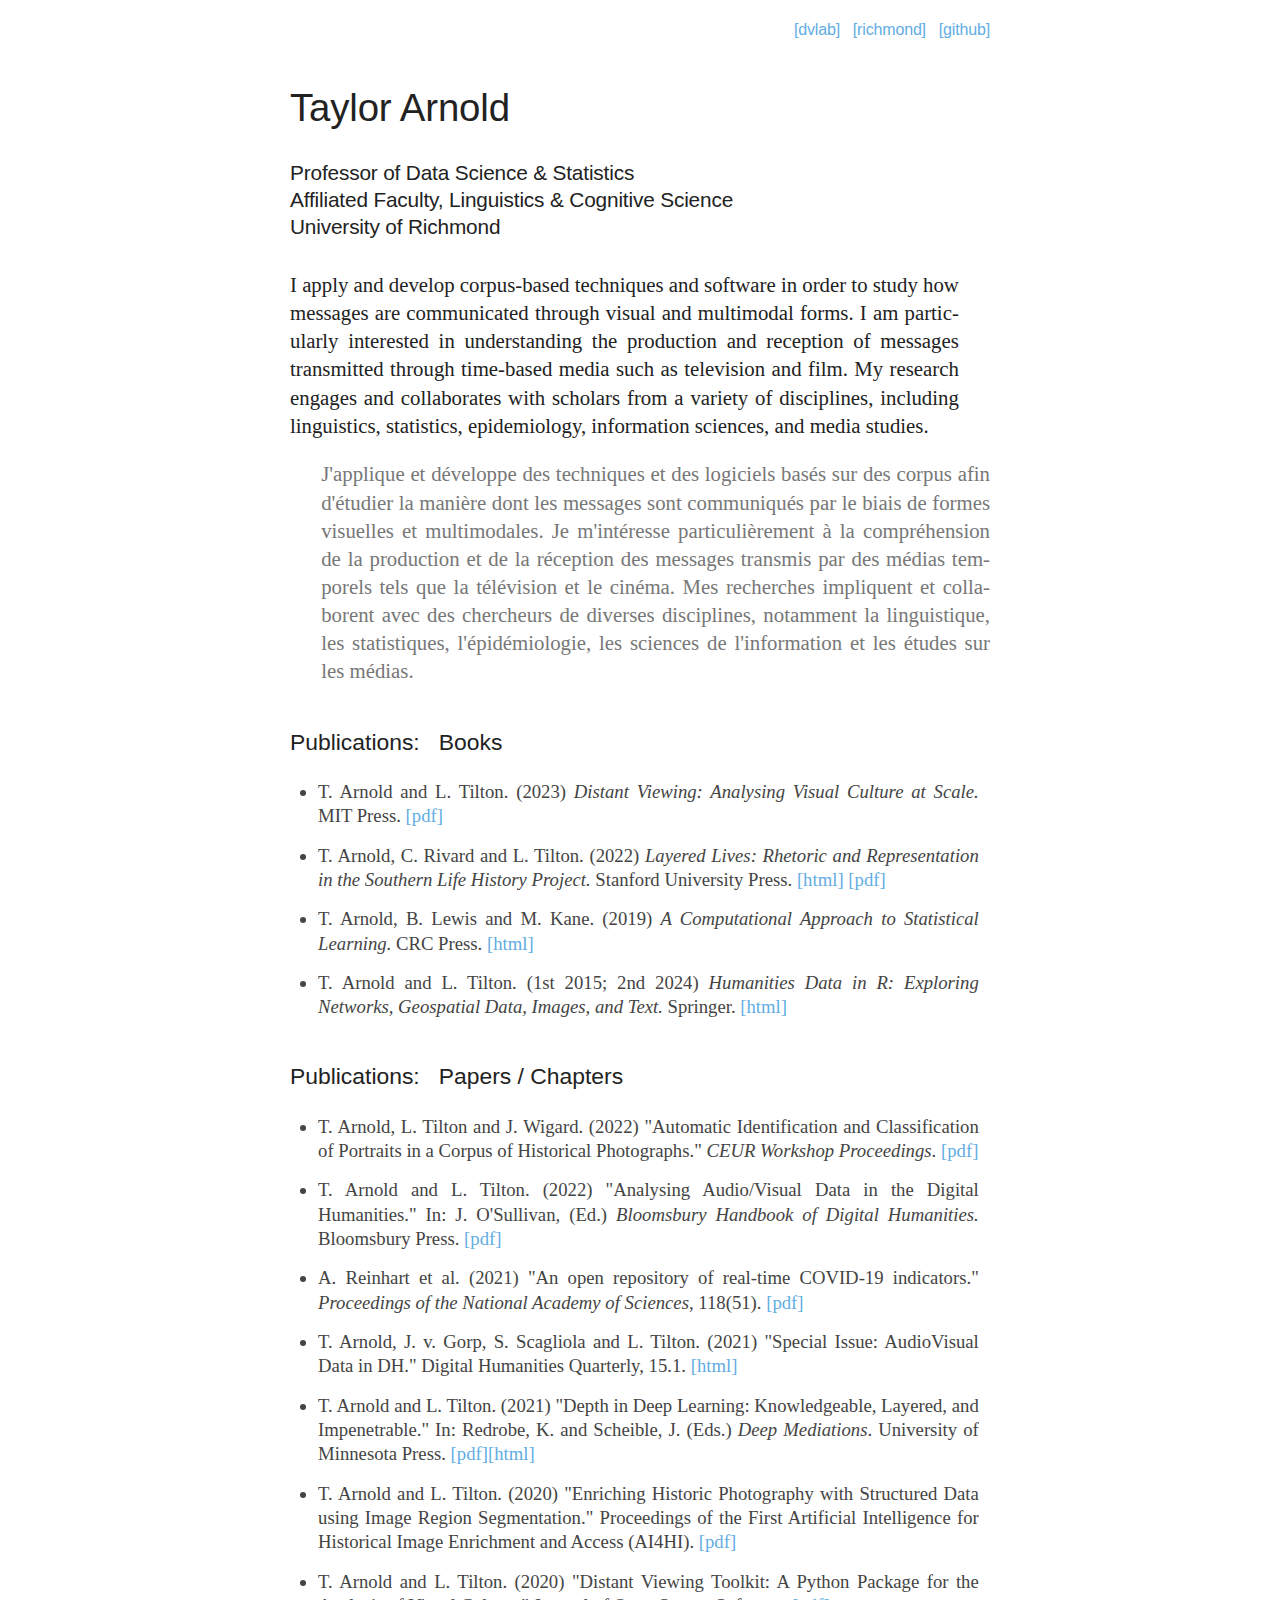
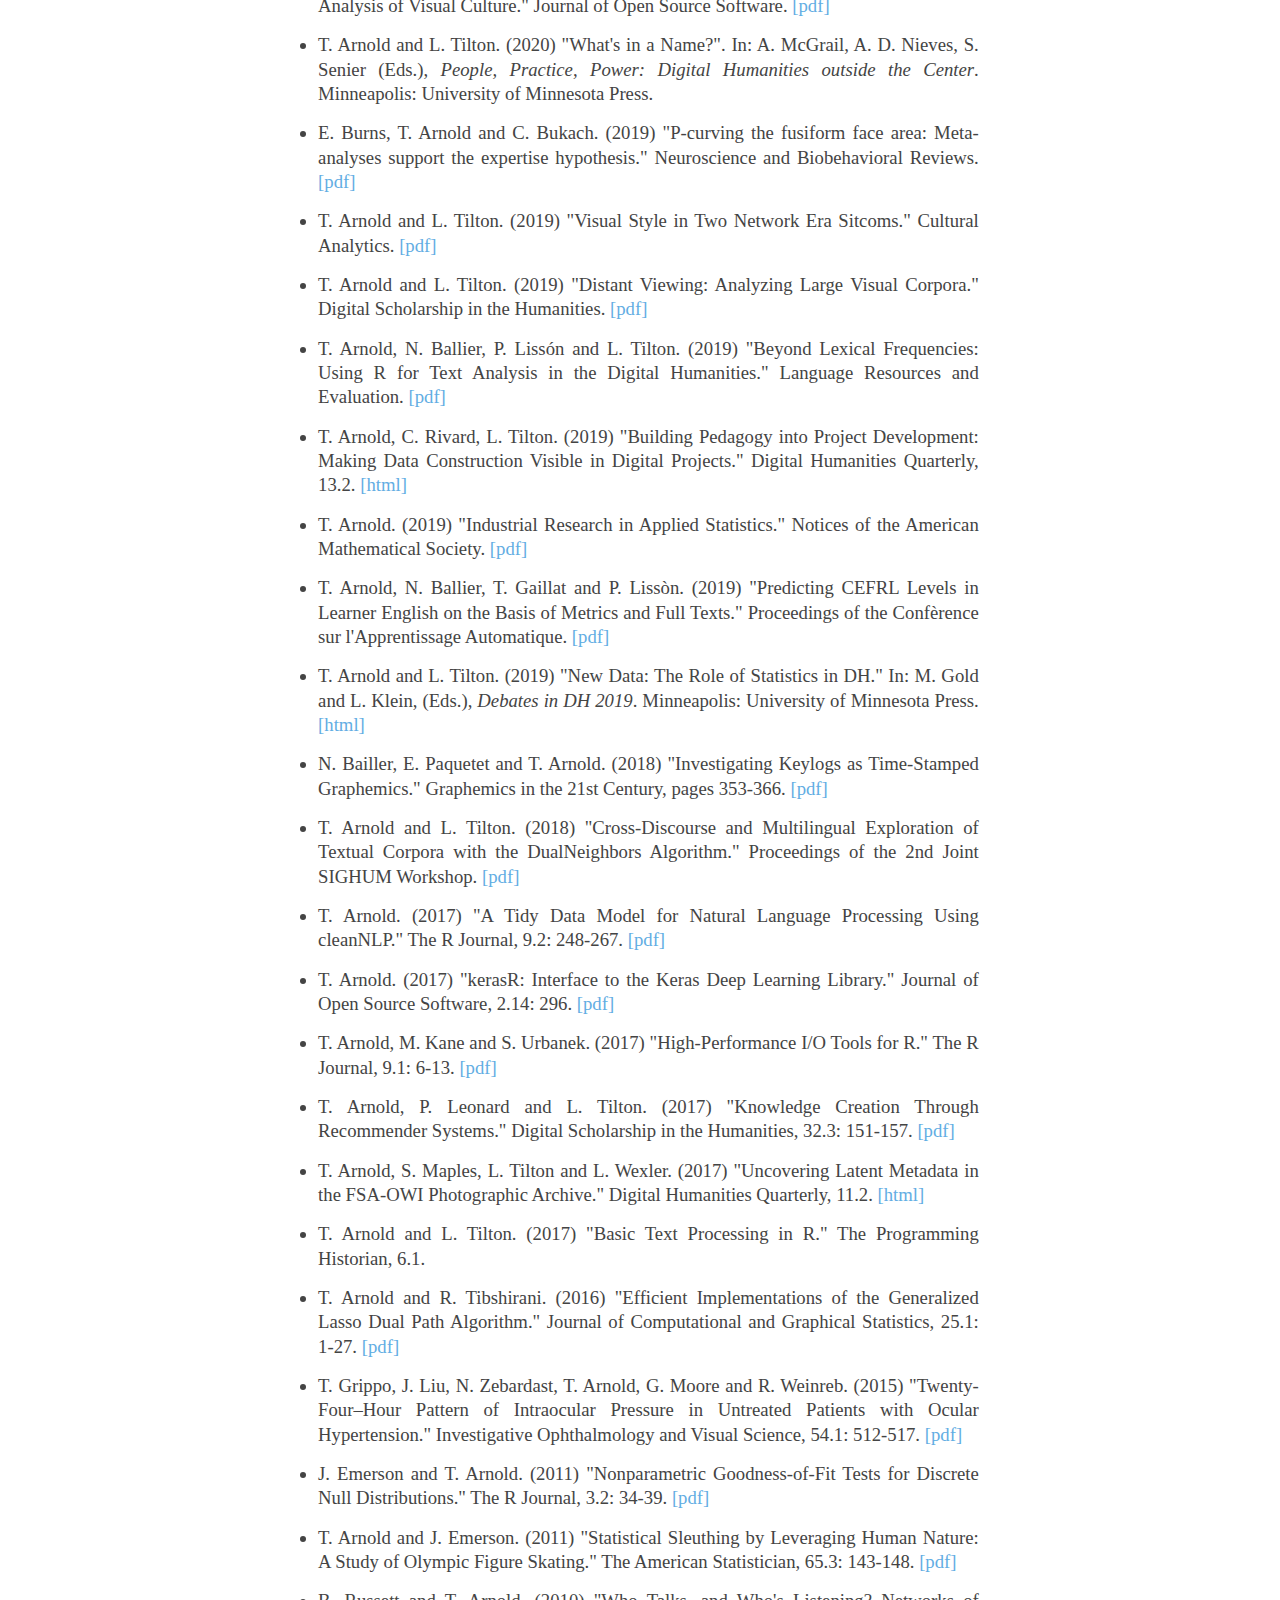
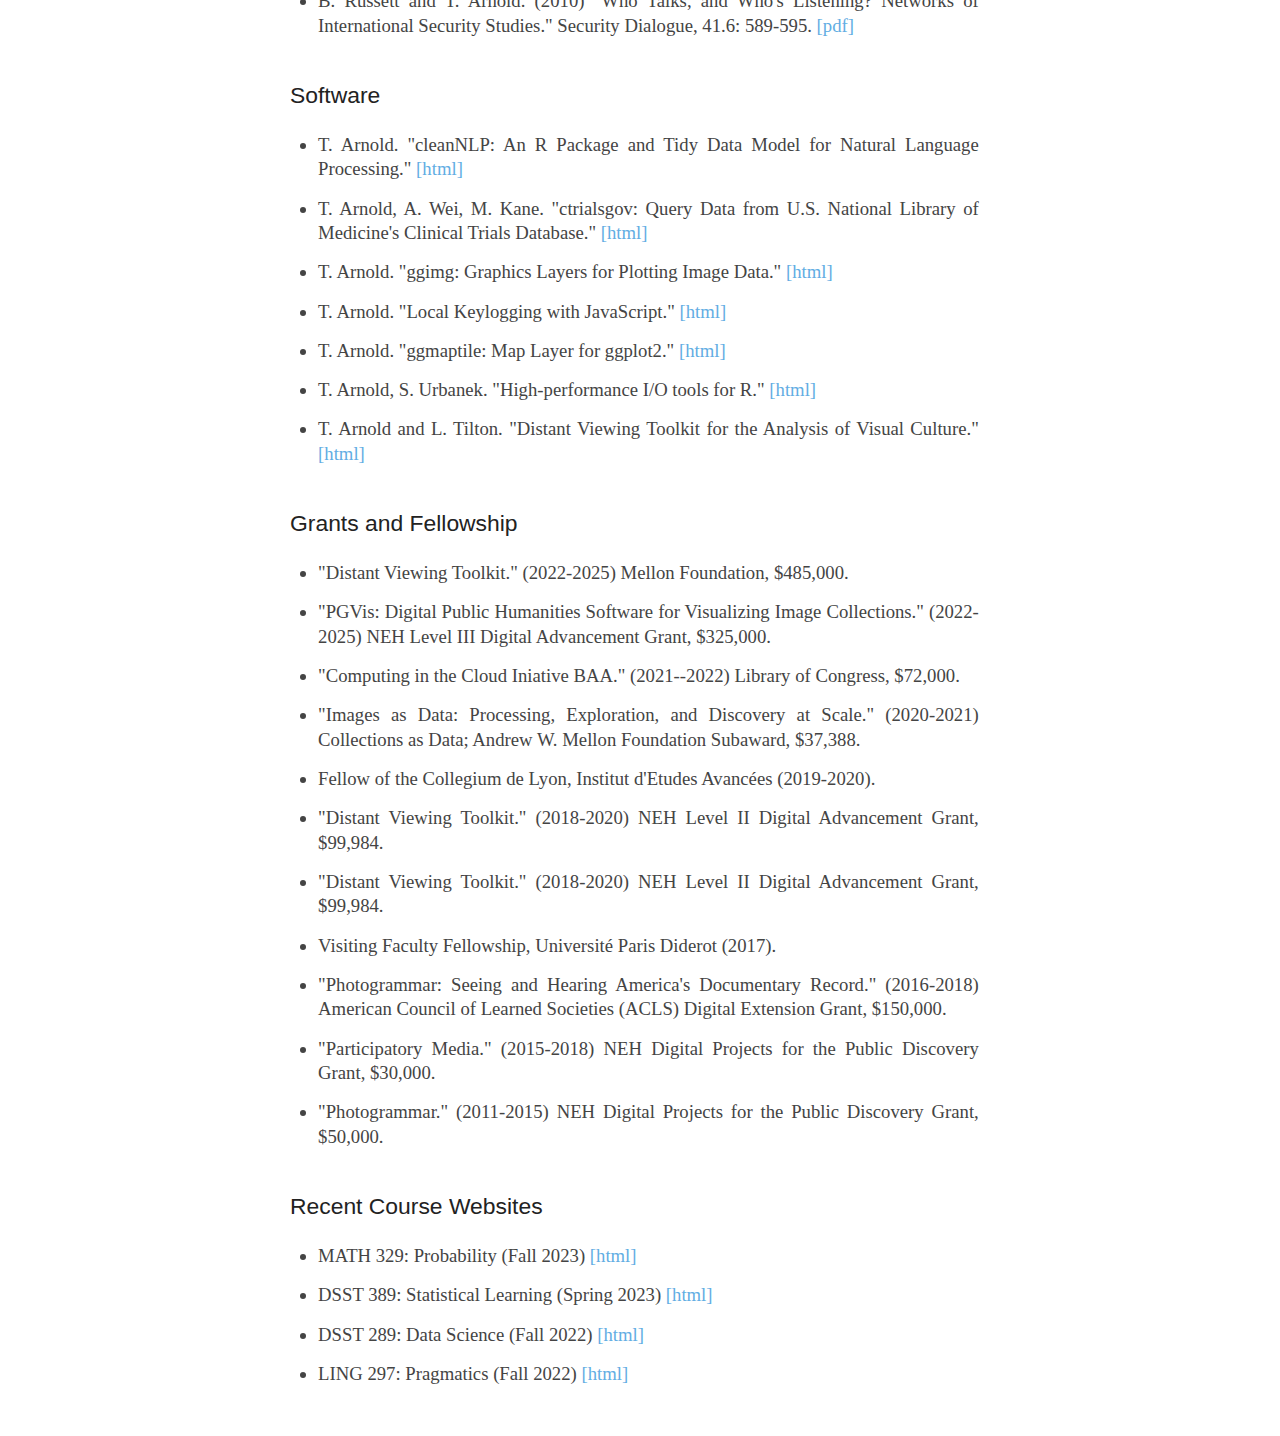
==== commit 315047d1: "auto update" ====
--- a/index.html
+++ b/index.html
@@ -25,14 +25,14 @@
         <div id="liens">
           <a href="https://distantviewing.org" target="_blank" rel="noopener noreferrer">[dvlab]</a> &nbsp;
           <a href="https://linguistics.richmond.edu/faculty/tarnold2/" target="_blank" rel="noopener noreferrer">[richmond]</a> &nbsp;
-          <a href="teaching.html">[teaching]</a> &nbsp;
+          <!-- <a href="teaching.html">[teaching]</a> &nbsp; -->
           <a href="https://github.com/statsmaths" target="_blank" rel="noopener noreferrer">[github]</a>
         </div>
         <div id="titre">Taylor Arnold</div>
         <div id="soustitre">
-          Associate Professor<br/>
+          Professor of Data Science &amp; Statistics<br/>
+          Affiliated Faculty, Linguistics &amp; Cognitive Science<br/>
           University of Richmond<br/>
-          Linguistics, Data Science, and Statistics
         </div>
       </div>
 
@@ -47,11 +47,15 @@
         sciences, and media studies.
       </p>
       <p class="fr">
-        J'applique et développe des techniques basées sur des corpus pour
-        étudier les façons dont les messages sont communiqués à travers les
-        textes et les médias visuels. Mes recherches concernent
-        plusieurs domaines, dont la sémiotique, la pragmatique, la science des
-        données et la sociologie des médias.
+        J'applique et développe des techniques et des logiciels basés sur des
+        corpus afin d'étudier la manière dont les messages sont communiqués par
+        le biais de formes visuelles et multimodales. Je m'intéresse
+        particulièrement à la compréhension de la production et de la réception
+        des messages transmis par des médias temporels tels que la télévision et
+        le cinéma. Mes recherches impliquent et collaborent avec des chercheurs
+        de diverses disciplines, notamment la linguistique, les statistiques,
+        l'épidémiologie, les sciences de l'information et les études sur les
+        médias.
       </p>
     </div>
 
@@ -60,10 +64,10 @@
         Publications: &nbsp; Books
       </div>
       <ul>
-        <li>T. Arnold and L. Tilton. (2023) <i>Distant Viewing: Analysing Visual Culture at Scale.</i> MIT Press (In production).</li>
+        <li>T. Arnold and L. Tilton. (2023) <i>Distant Viewing: Analysing Visual Culture at Scale.</i> MIT Press. <a href="https://direct.mit.edu/books/oa-monograph/5674/Distant-ViewingComputational-Exploration-of" target="_blank" rel="noopener noreferrer">[pdf]</a></li>
         <li>T. Arnold, C. Rivard and L. Tilton. (2022) <i>Layered Lives: Rhetoric and Representation in the Southern Life History Project.</i> Stanford University Press. <a href="https://layeredlives.org/" target="_blank" rel="noopener noreferrer">[html]</a> <a href="pdf/2022-layered-lives.pdf" target="_blank" rel="noopener noreferrer">[pdf]</a></li>
         <li>T. Arnold, B. Lewis and M. Kane. (2019) <i>A Computational Approach to Statistical Learning.</i> CRC Press. <a href="https://www.comp-approach.com/" target="_blank" rel="noopener noreferrer">[html]</a></li>
-        <li>T. Arnold and L. Tilton. (1<sup>st</sup> 2015; 2<sup>nd</sup> 2023) <i>Humanities Data in R: Exploring Networks, Geospatial Data, Images, and Text.</i> Springer. <a href="https://humanitiesdata.org/" target="_blank" rel="noopener noreferrer">[html]</a></li>
+        <li>T. Arnold and L. Tilton. (1<sup>st</sup> 2015; 2<sup>nd</sup> 2024) <i>Humanities Data in R: Exploring Networks, Geospatial Data, Images, and Text.</i> Springer. <a href="https://humanitiesdata.org/" target="_blank" rel="noopener noreferrer">[html]</a></li>
       </ul>
       <div class="pubtete">
         Publications: &nbsp; Papers / Chapters
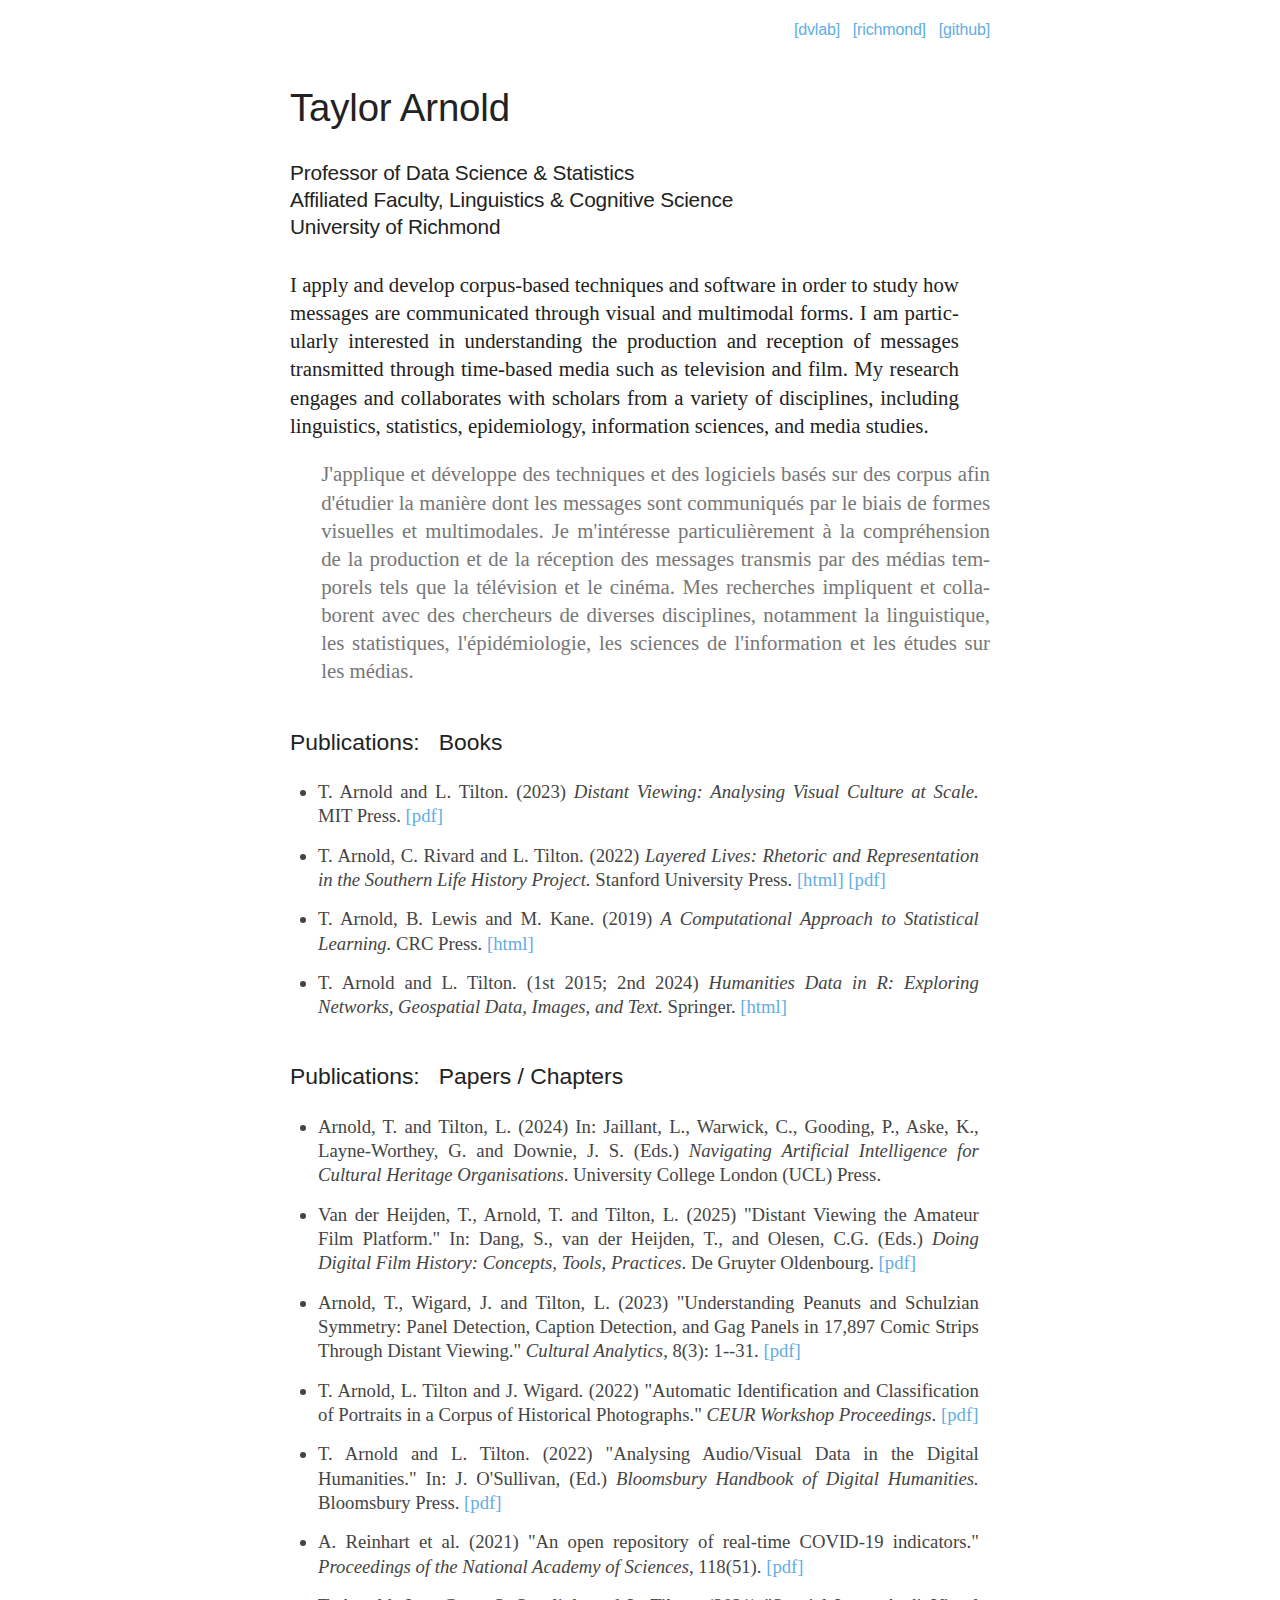
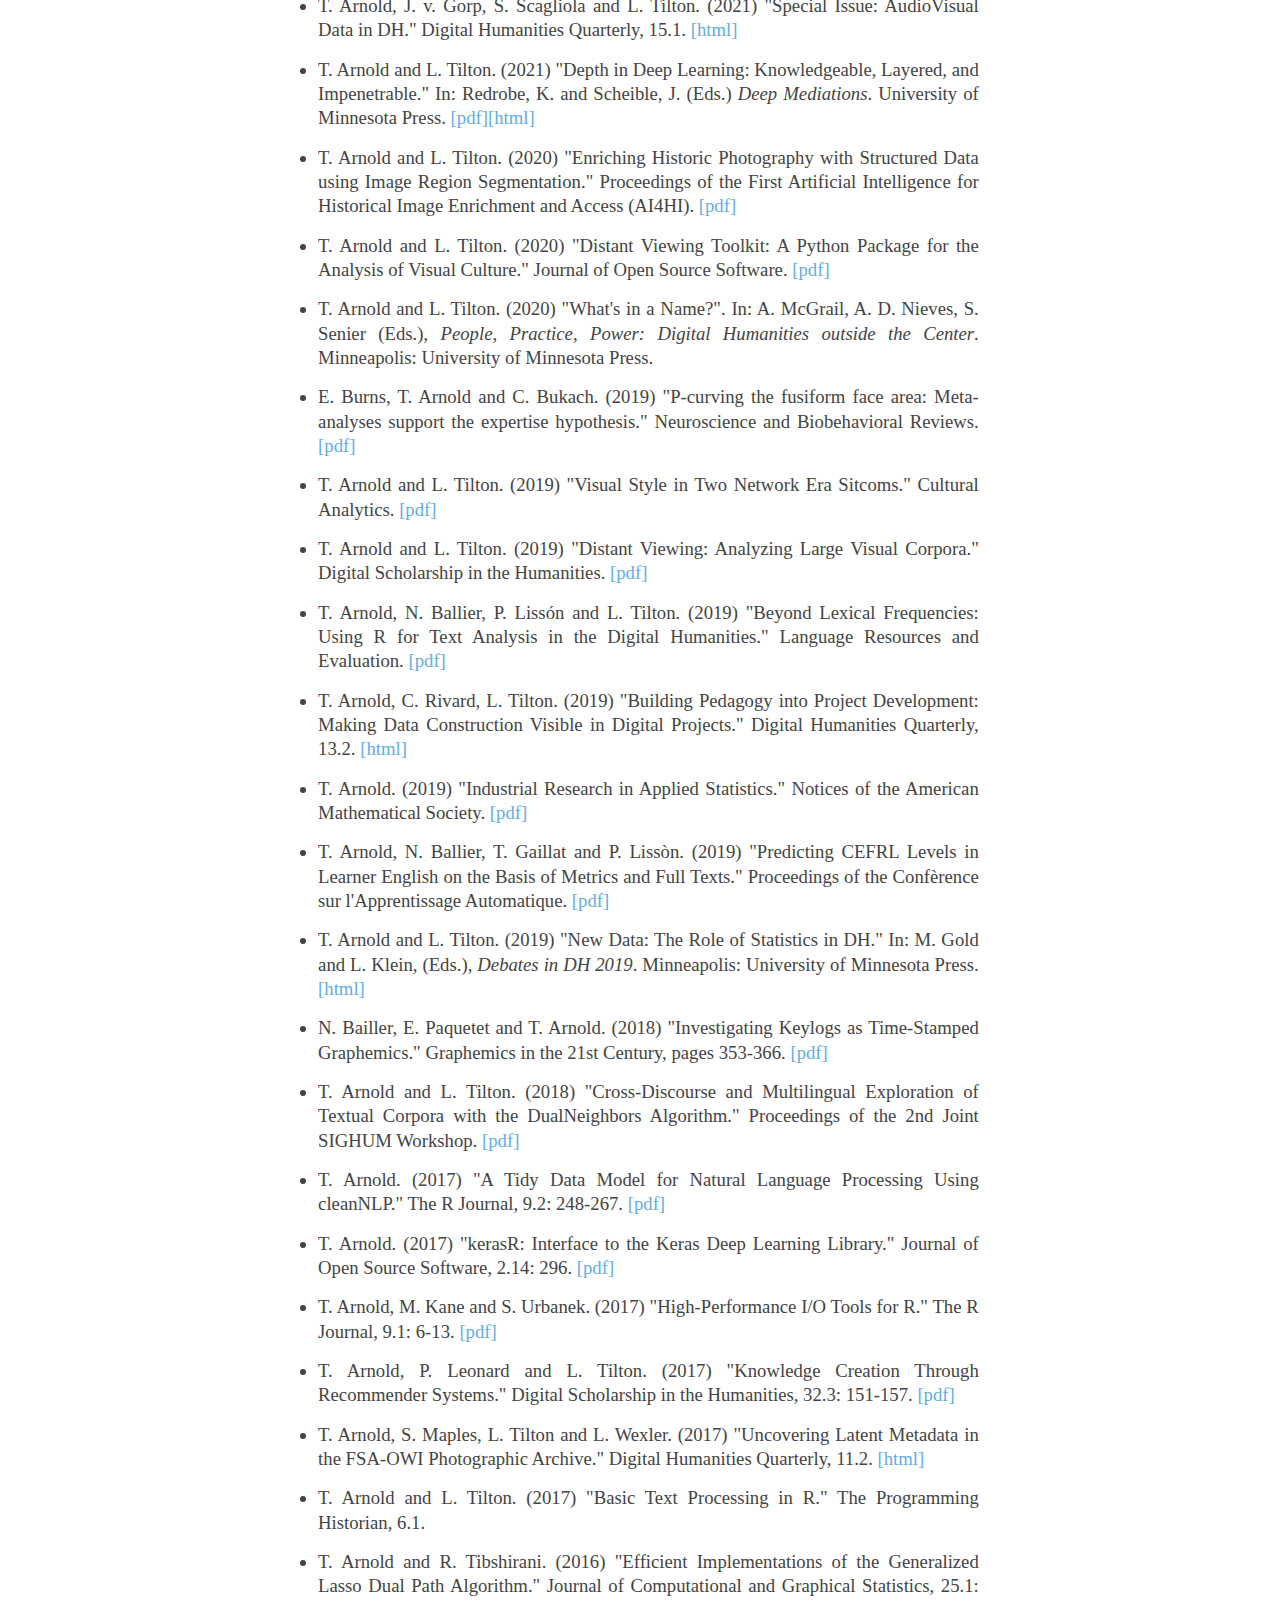
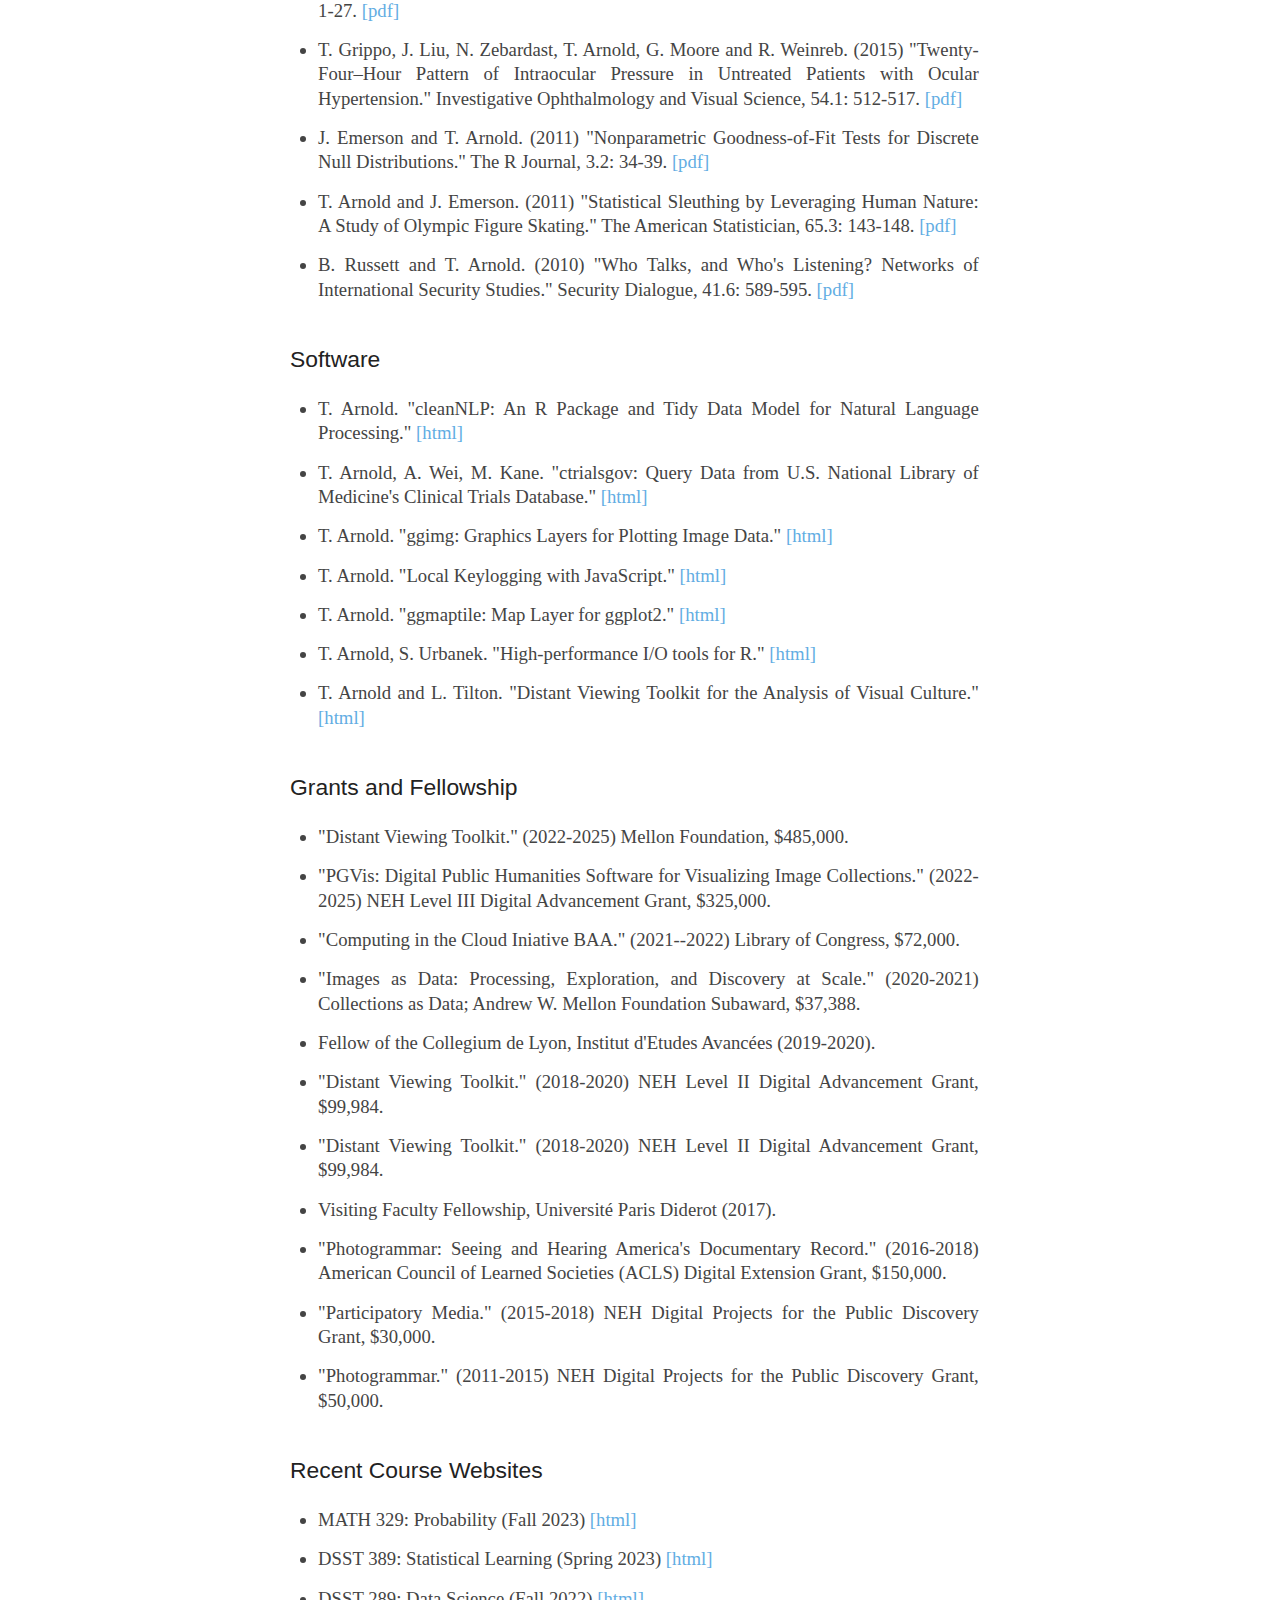
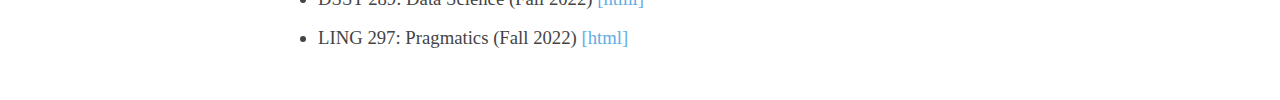
==== commit ded5cc5b: "auto update" ====
--- a/index.html
+++ b/index.html
@@ -73,6 +73,20 @@
         Publications: &nbsp; Papers / Chapters
       </div>
       <ul>
+        <li>Arnold, T. and Tilton, L. (2024)
+        In: Jaillant, L., Warwick, C., Gooding, P., Aske, K., Layne-Worthey, G. and
+        Downie, J. S. (Eds.) <i>Navigating Artificial Intelligence for Cultural
+        Heritage Organisations</i>. University College London (UCL) Press.</li>
+        <li>Van der Heijden, T., Arnold, T. and Tilton, L. (2025)
+        "Distant Viewing the Amateur Film Platform."
+        In: Dang, S., van der Heijden, T., and Olesen, C.G. (Eds.)
+        <i>Doing Digital Film History: Concepts, Tools, Practices</i>.
+        De Gruyter Oldenbourg.
+        <a href="https://www.degruyter.com/document/isbn/9783111082486/html" target="_blank" rel="noopener noreferrer">[pdf]</a></li>
+        <li>Arnold, T., Wigard, J. and Tilton, L. (2023) "Understanding Peanuts and Schulzian
+        Symmetry: Panel Detection, Caption Detection, and Gag Panels in 17,897 Comic Strips
+        Through Distant Viewing." <i>Cultural Analytics</i>, 8(3): 1--31.
+        <a href="https://culturalanalytics.org/article/87560-understanding-peanuts-and-schulzian-symmetry-panel-detection-caption-detection-and-gag-panels-in-17-897-comic-strips-through-distant-viewing" target="_blank" rel="noopener noreferrer">[pdf]</a></li>
         <li>T. Arnold, L. Tilton and J. Wigard. (2022) "Automatic Identification and Classification of Portraits in a Corpus of Historical Photographs." <i>CEUR Workshop Proceedings</i>. <a href="https://ceur-ws.org/Vol-3290/short_paper5571.pdf" target="_blank" rel="noopener noreferrer">[pdf]</a></li>
         <li>T. Arnold and L. Tilton. (2022) "Analysing Audio/Visual Data in the Digital Humanities." In: J. O'Sullivan, (Ed.) <i>Bloomsbury Handbook of Digital Humanities.</i> Bloomsbury Press. <a href="pdf/2022-dh-handbook.pdf" target="_blank" rel="noopener noreferrer">[pdf]</a></li>
         <li>A. Reinhart et al. (2021) "An open repository of real-time COVID-19 indicators." <i>Proceedings of the National Academy of Sciences</i>, 118(51). <a href="https://www.ncbi.nlm.nih.gov/pmc/articles/PMC8713778/pdf/pnas.202111452.pdf" target="_blank" rel="noopener noreferrer">[pdf]</a></li>
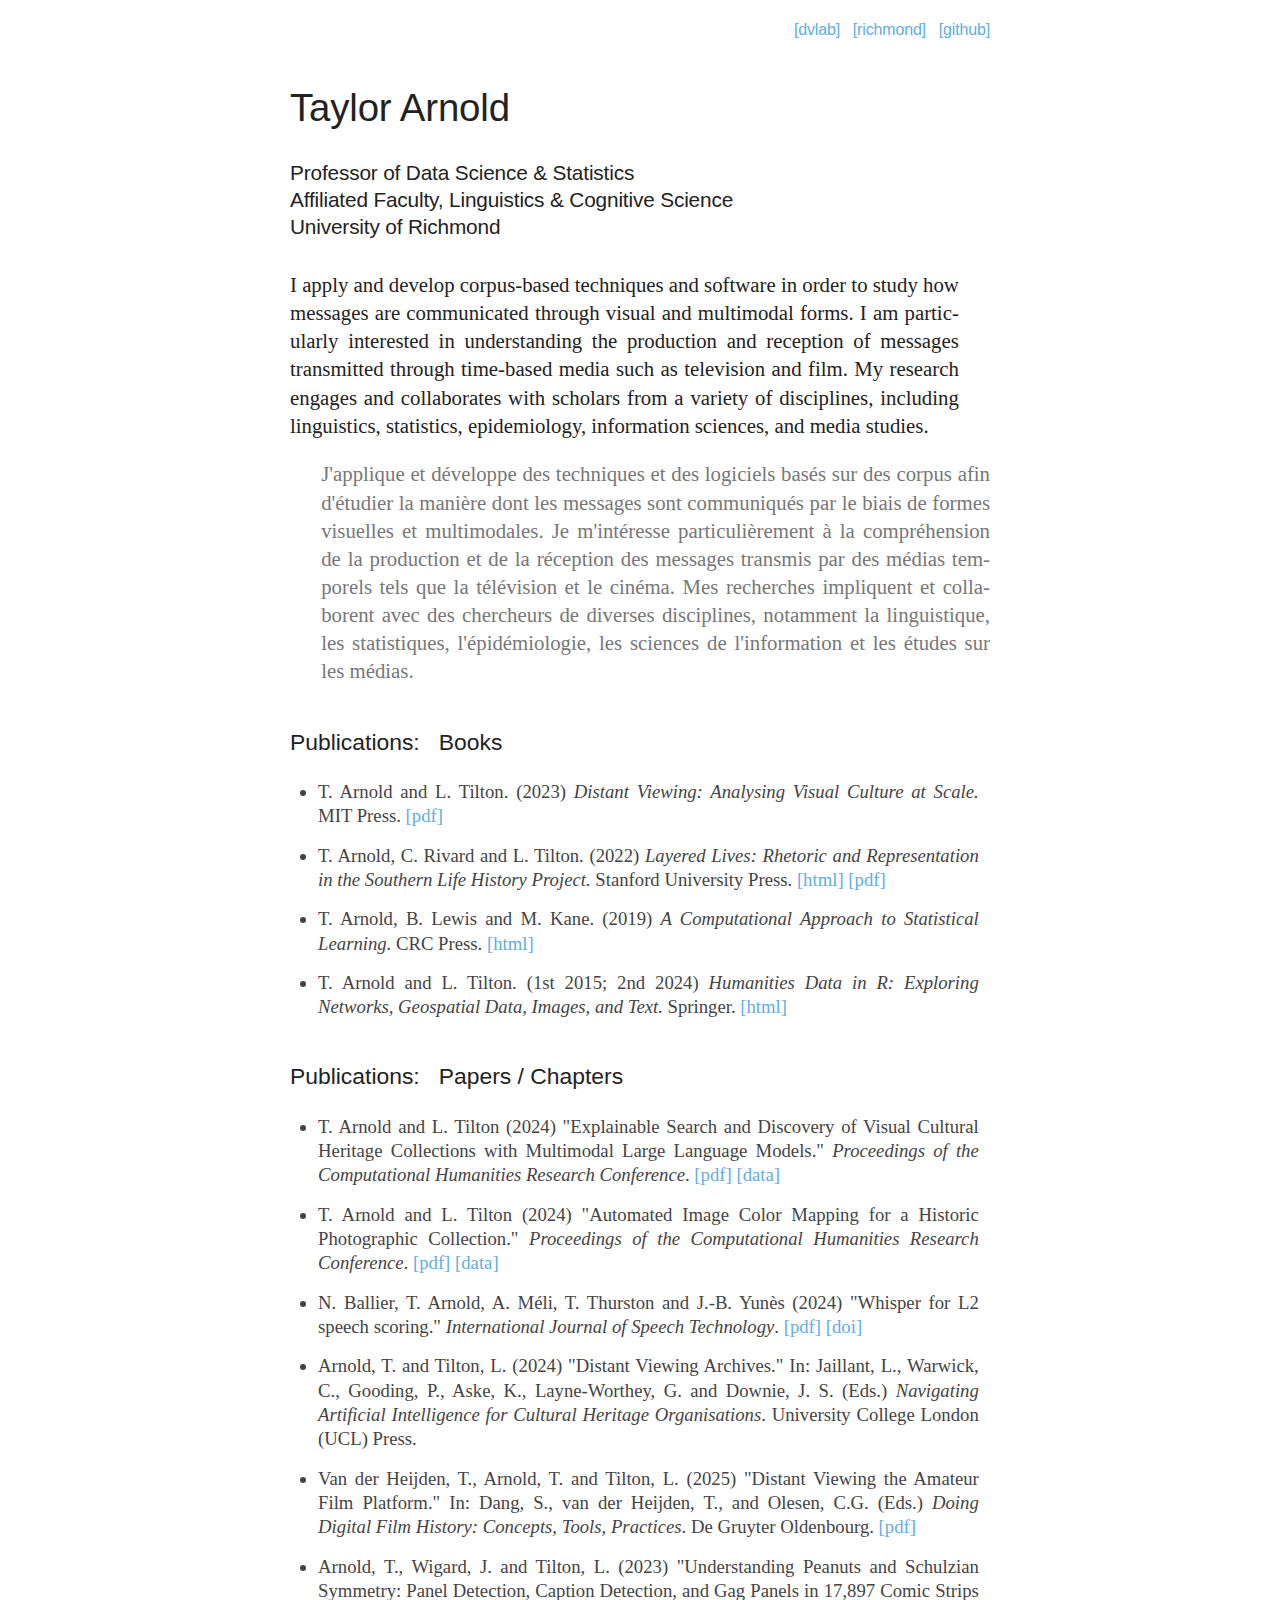
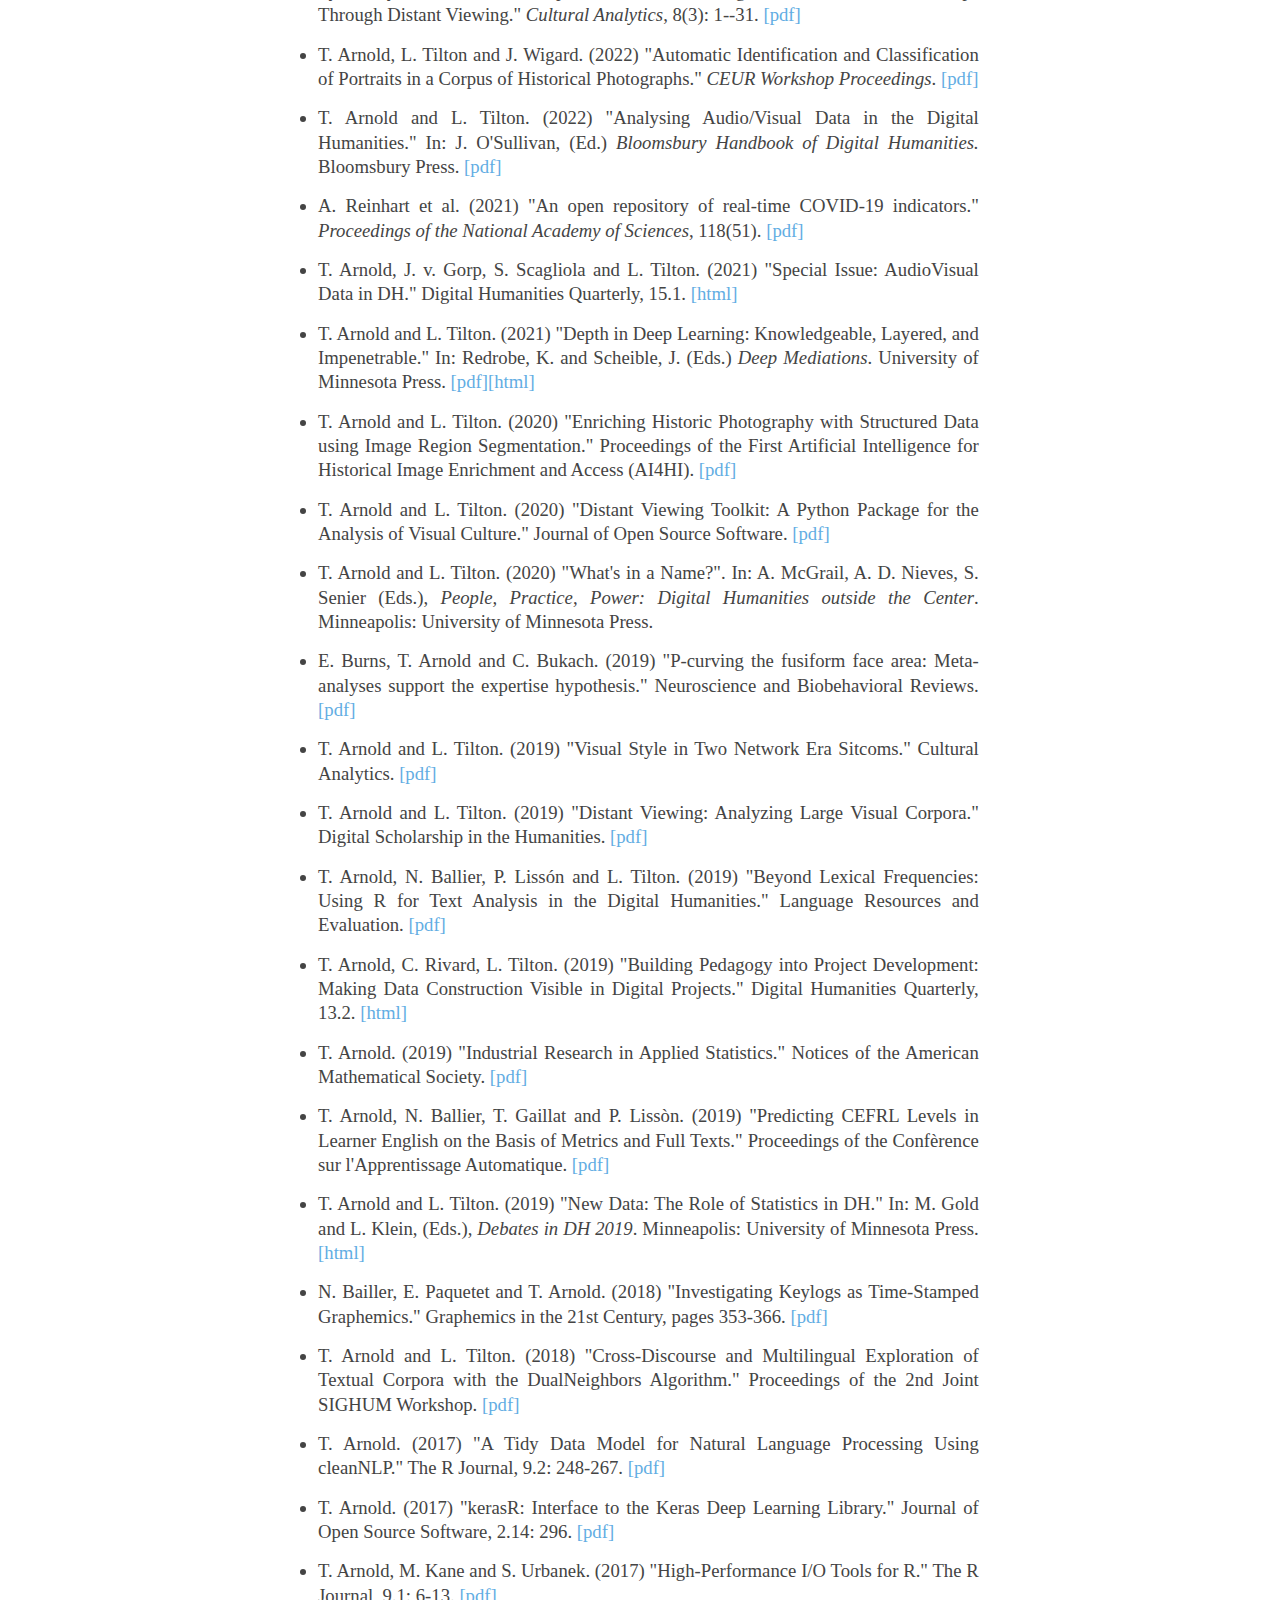
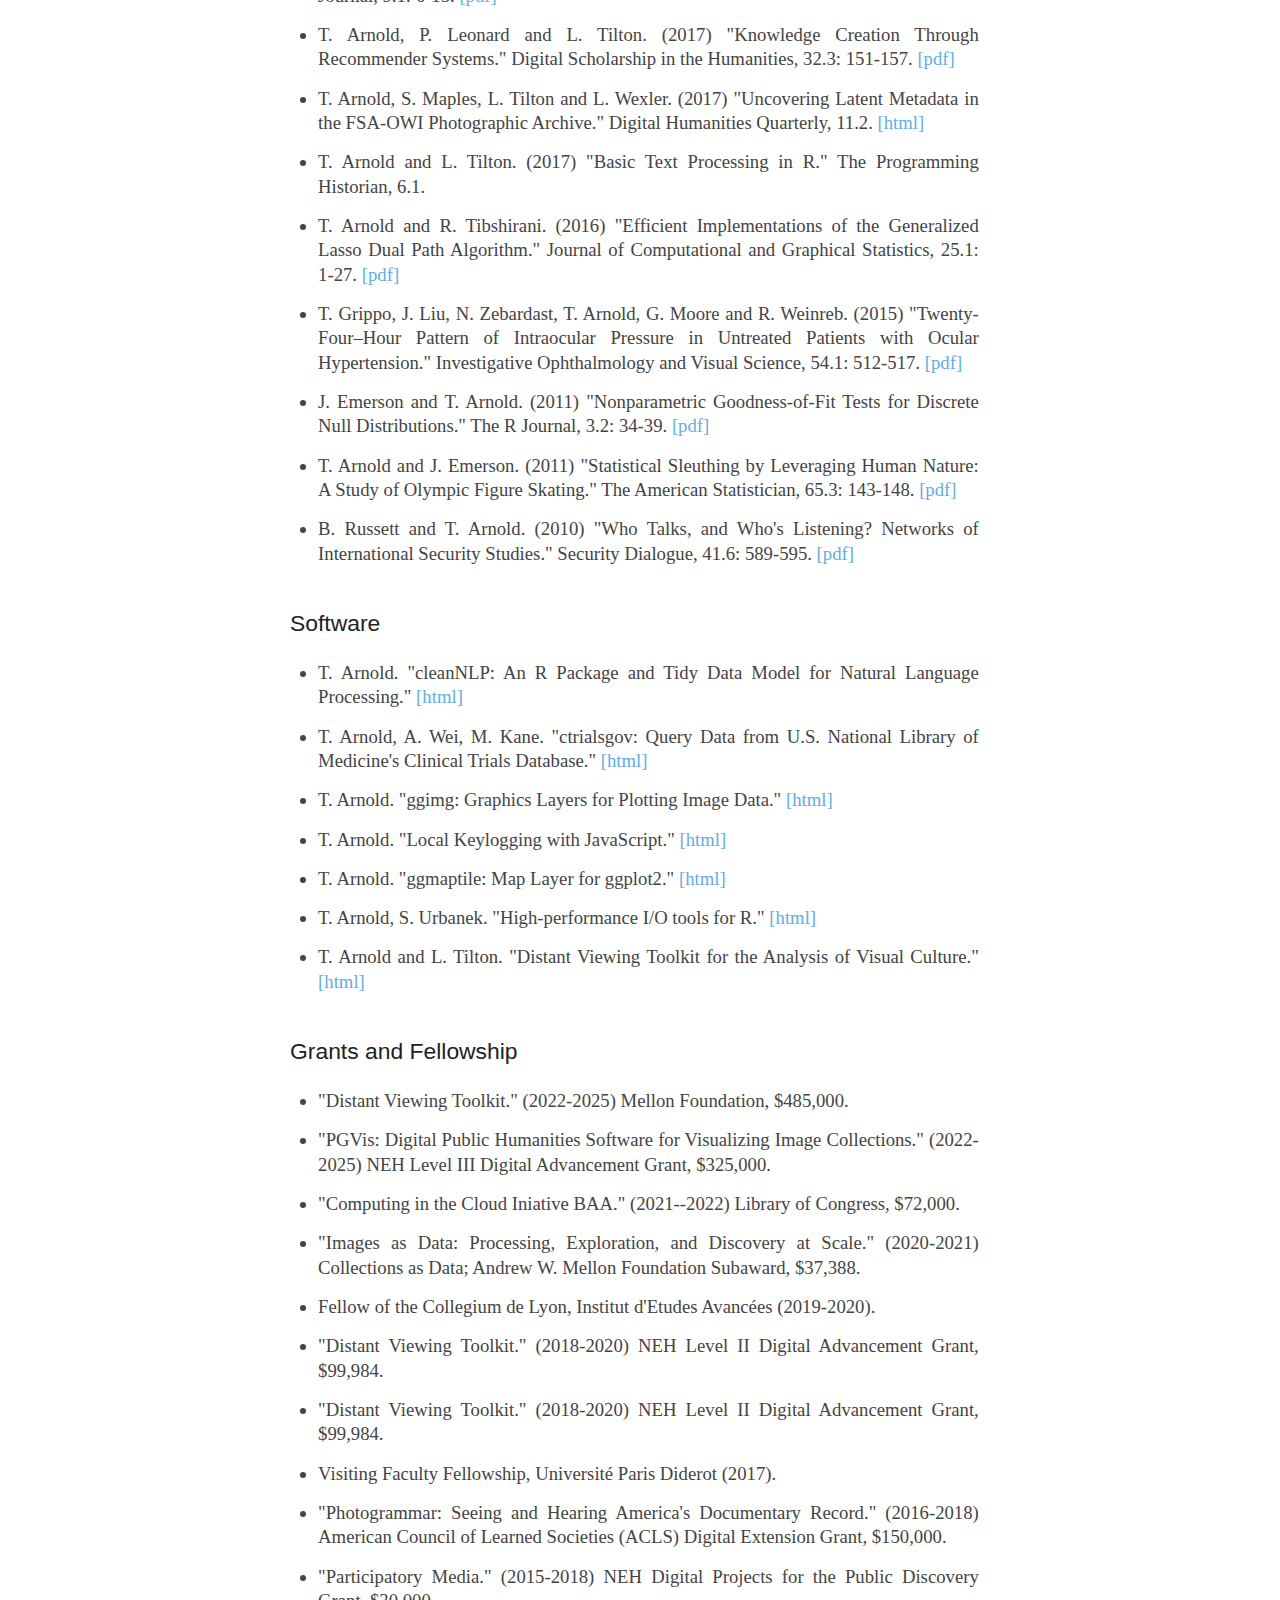
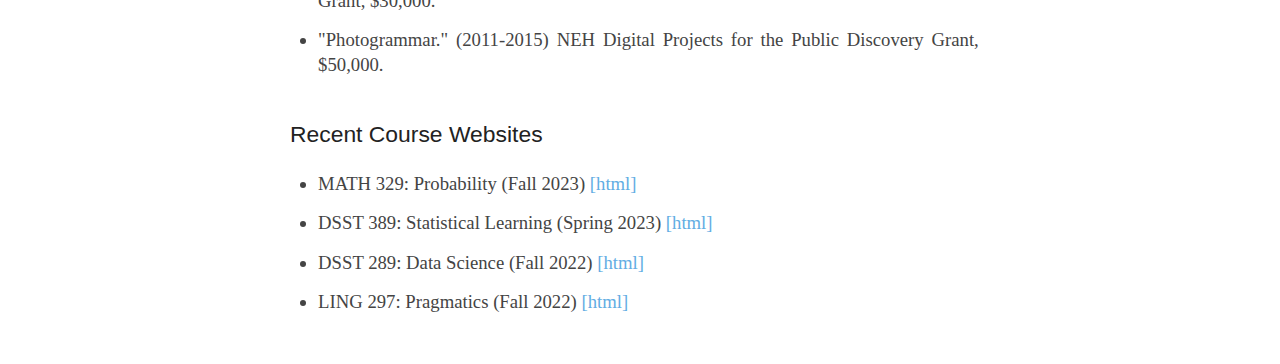
==== commit 40e4124d: "auto update" ====
--- a/index.html
+++ b/index.html
@@ -73,7 +73,10 @@
         Publications: &nbsp; Papers / Chapters
       </div>
       <ul>
-        <li>Arnold, T. and Tilton, L. (2024)
+        <li>T. Arnold and L. Tilton (2024) "Explainable Search and Discovery of Visual Cultural Heritage Collections with Multimodal Large Language Models." <i>Proceedings of the Computational Humanities Research Conference</i>. <a href="https://arxiv.org/abs/2411.04663" target="_blank" rel="noopener noreferrer">[pdf]</a> <a href="https://distantviewing.org/data" target="_blank" rel="noopener noreferrer">[data]</a></li>
+        <li>T. Arnold and L. Tilton (2024) "Automated Image Color Mapping for a Historic Photographic Collection." <i>Proceedings of the Computational Humanities Research Conference</i>. <a href="https://arxiv.org/abs/2411.04659" target="_blank" rel="noopener noreferrer">[pdf]</a> <a href="https://distantviewing.org/data" target="_blank" rel="noopener noreferrer">[data]</a></li>
+        <li>N. Ballier, T. Arnold, A. Méli, T. Thurston and J.-B. Yunès (2024) "Whisper for L2 speech scoring." <i>International Journal of Speech Technology</i>. <a href="pdf/2024-whisperl2.pdf" target="_blank" rel="noopener noreferrer">[pdf]</a> <a href="https://doi.org/10.1007/s10772-024-10141-5" target="_blank" rel="noopener noreferrer">[doi]</a></li>
+        <li>Arnold, T. and Tilton, L. (2024) "Distant Viewing Archives."
         In: Jaillant, L., Warwick, C., Gooding, P., Aske, K., Layne-Worthey, G. and
         Downie, J. S. (Eds.) <i>Navigating Artificial Intelligence for Cultural
         Heritage Organisations</i>. University College London (UCL) Press.</li>
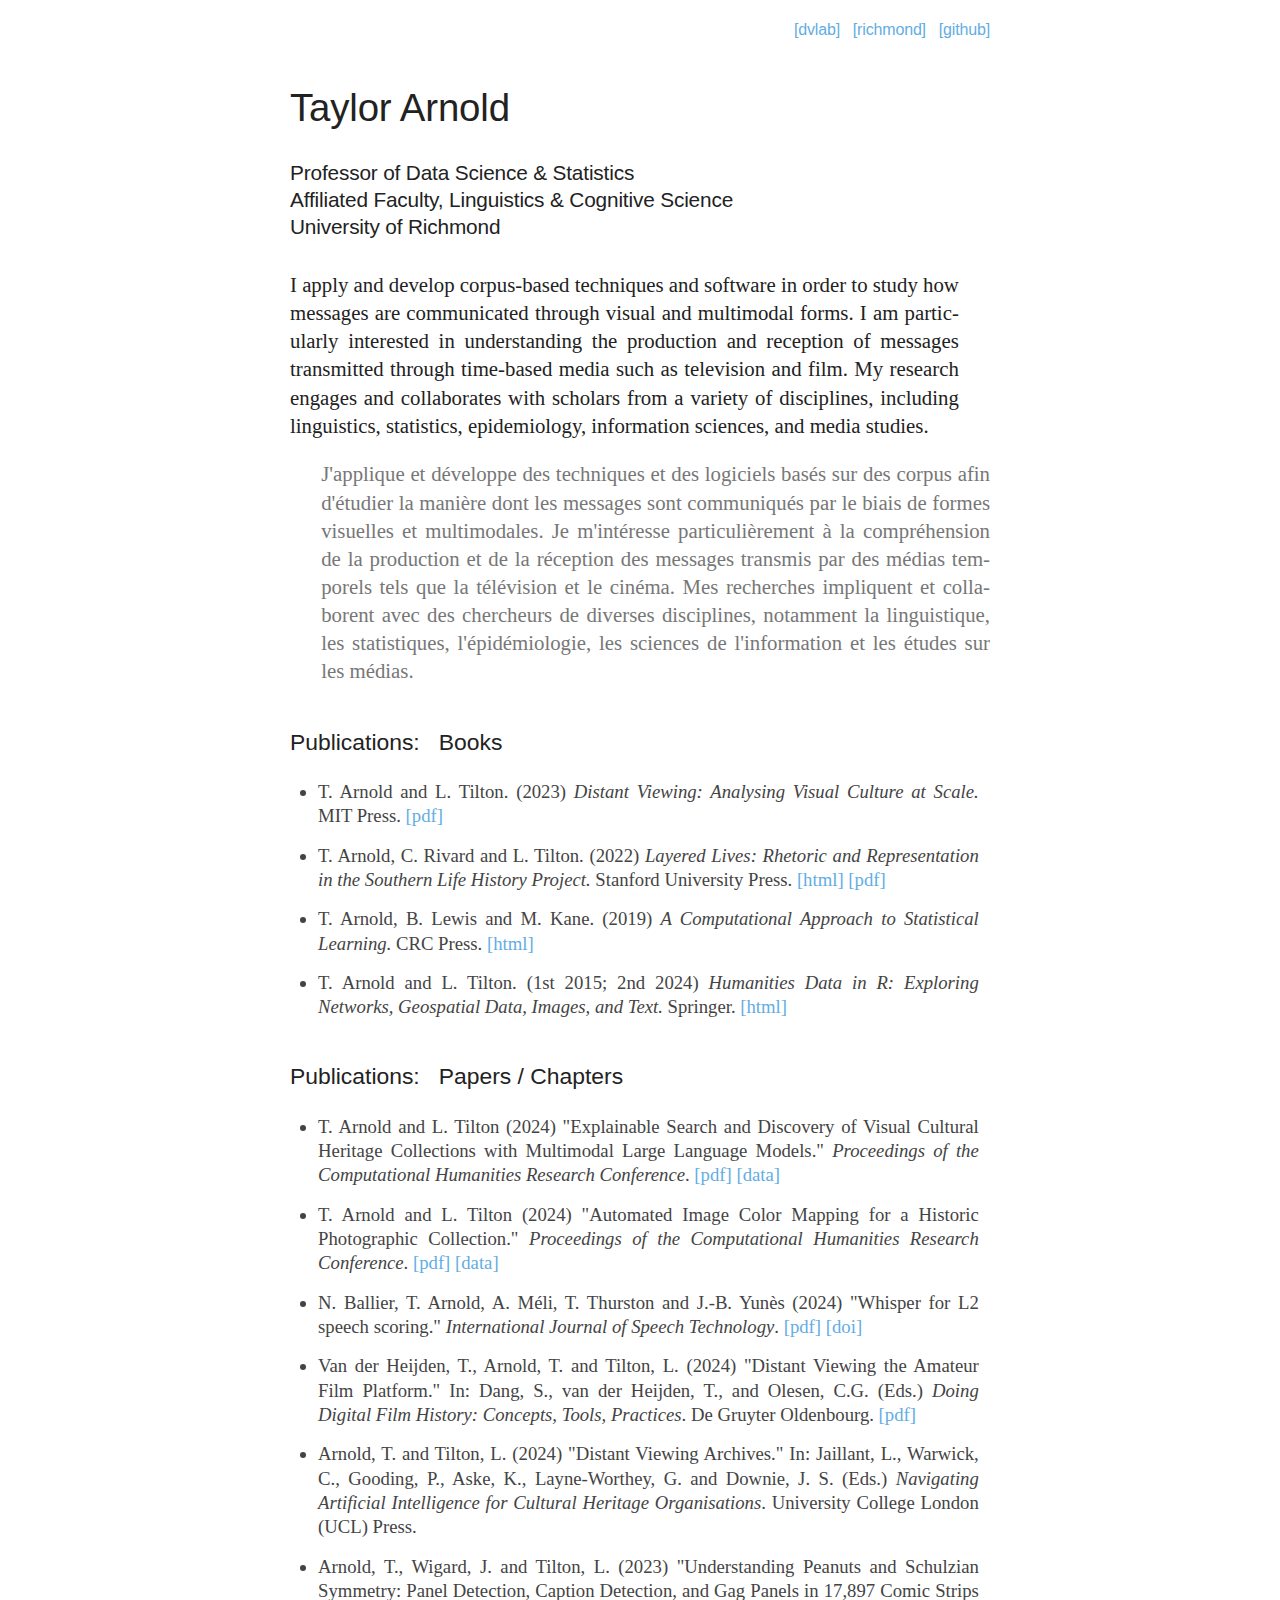
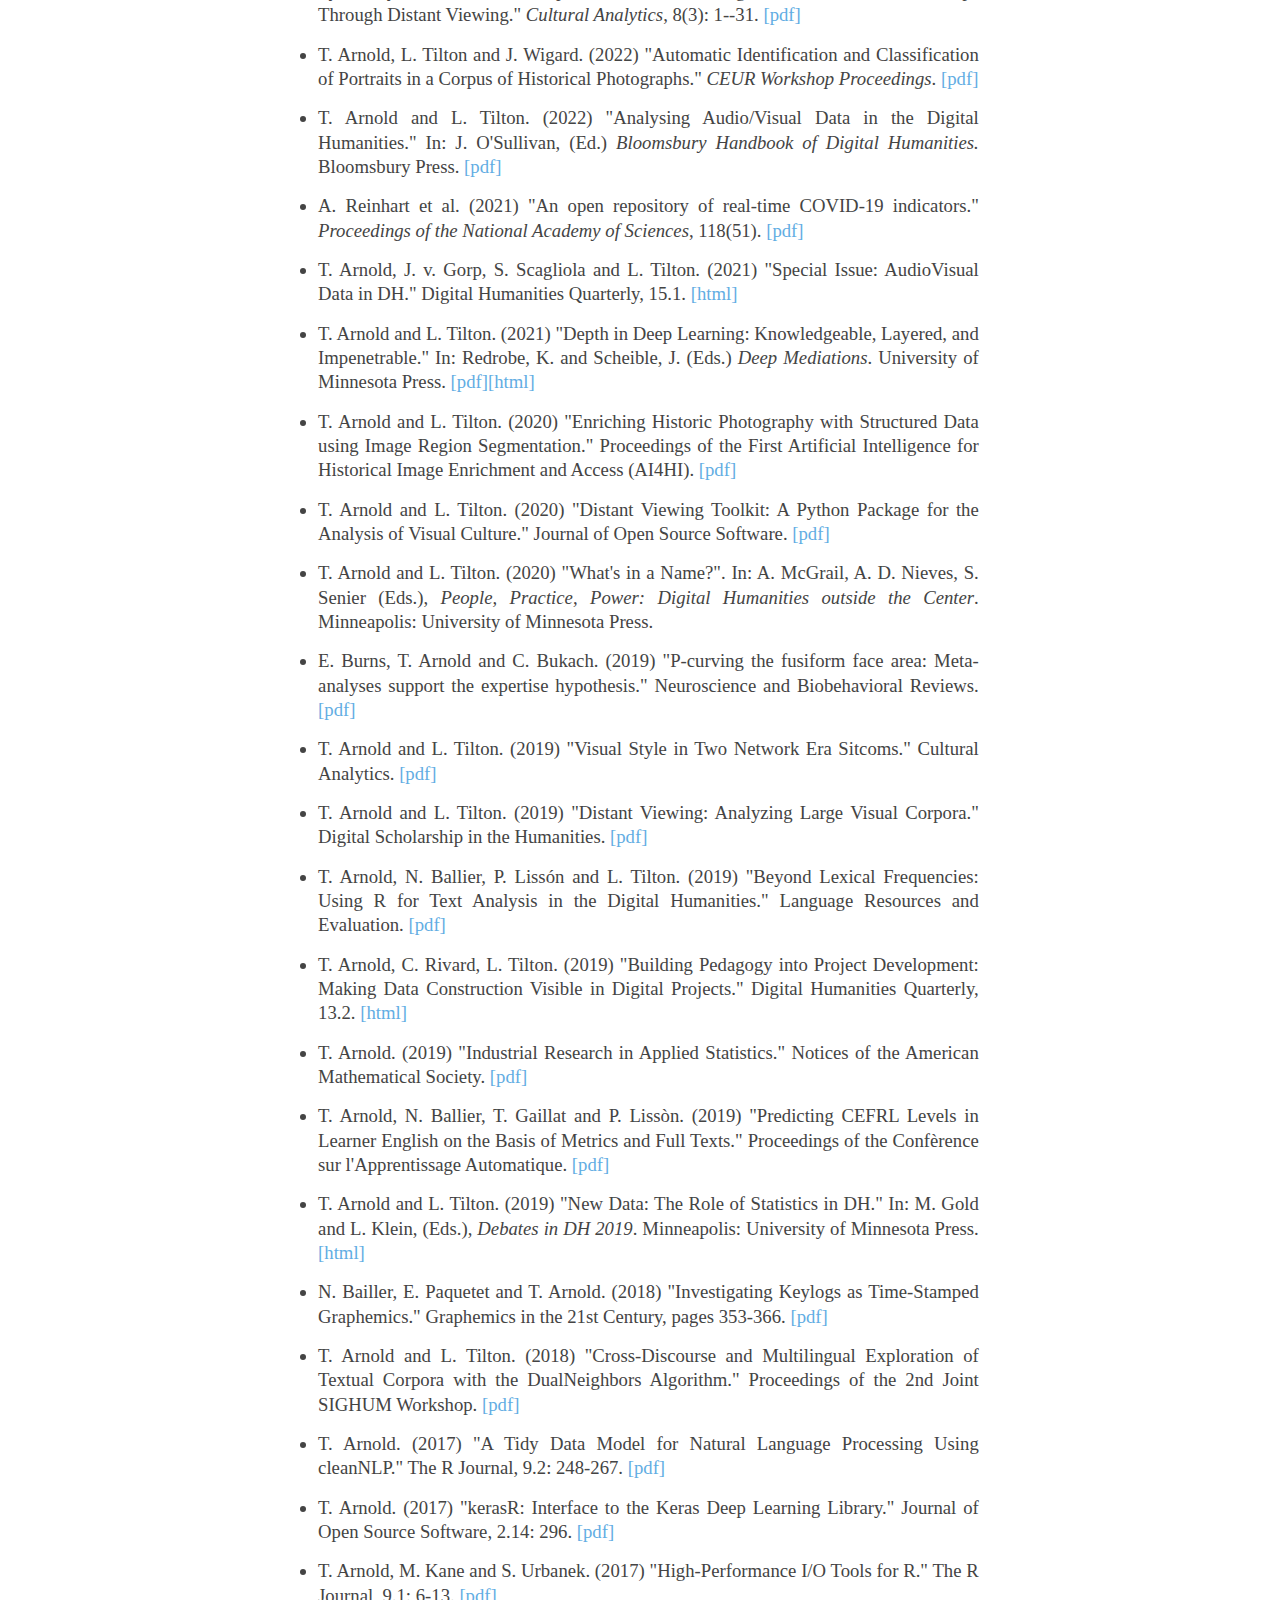
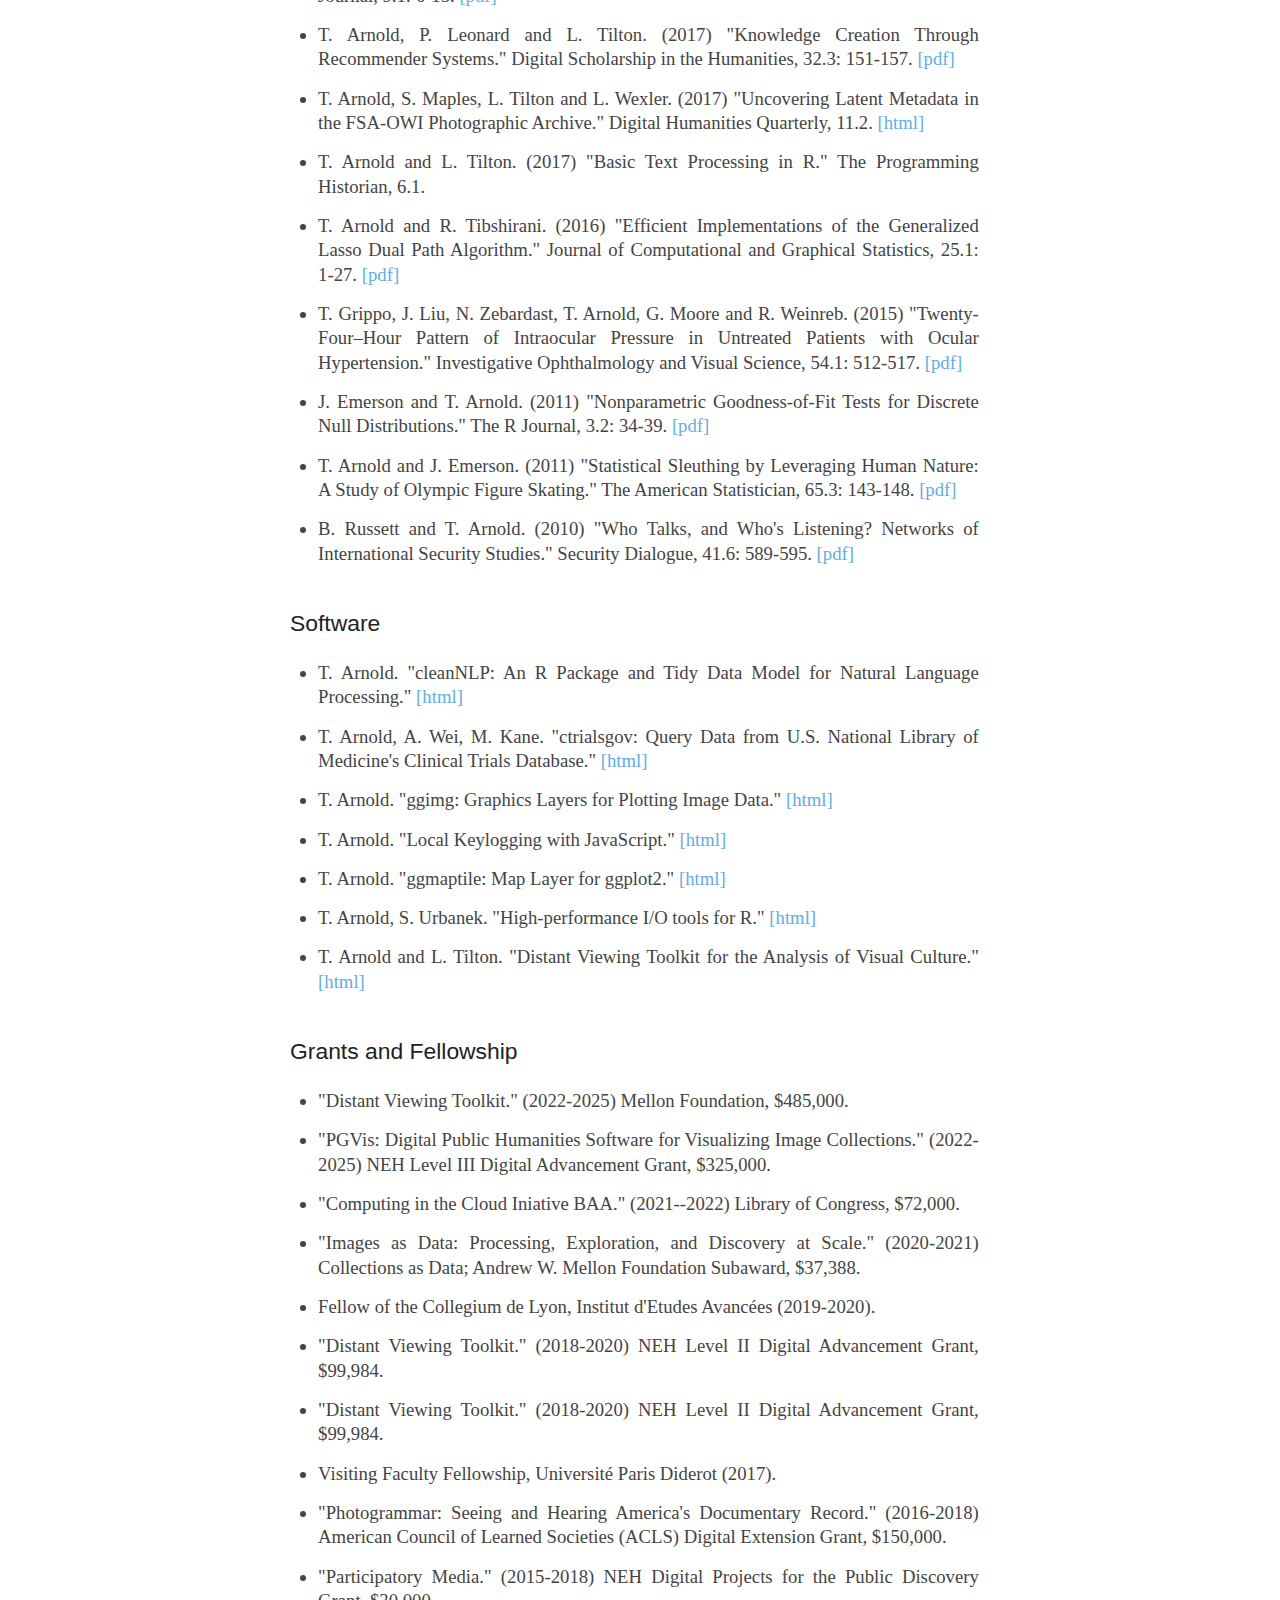
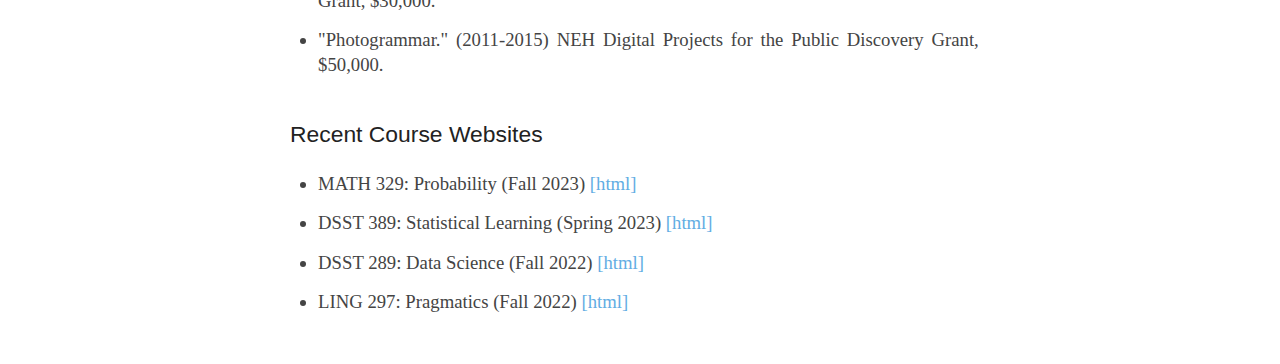
==== commit b6226e05: "auto update" ====
--- a/index.html
+++ b/index.html
@@ -76,16 +76,16 @@
         <li>T. Arnold and L. Tilton (2024) "Explainable Search and Discovery of Visual Cultural Heritage Collections with Multimodal Large Language Models." <i>Proceedings of the Computational Humanities Research Conference</i>. <a href="https://arxiv.org/abs/2411.04663" target="_blank" rel="noopener noreferrer">[pdf]</a> <a href="https://distantviewing.org/data" target="_blank" rel="noopener noreferrer">[data]</a></li>
         <li>T. Arnold and L. Tilton (2024) "Automated Image Color Mapping for a Historic Photographic Collection." <i>Proceedings of the Computational Humanities Research Conference</i>. <a href="https://arxiv.org/abs/2411.04659" target="_blank" rel="noopener noreferrer">[pdf]</a> <a href="https://distantviewing.org/data" target="_blank" rel="noopener noreferrer">[data]</a></li>
         <li>N. Ballier, T. Arnold, A. Méli, T. Thurston and J.-B. Yunès (2024) "Whisper for L2 speech scoring." <i>International Journal of Speech Technology</i>. <a href="pdf/2024-whisperl2.pdf" target="_blank" rel="noopener noreferrer">[pdf]</a> <a href="https://doi.org/10.1007/s10772-024-10141-5" target="_blank" rel="noopener noreferrer">[doi]</a></li>
+        <li>Van der Heijden, T., Arnold, T. and Tilton, L. (2024)
+        "Distant Viewing the Amateur Film Platform."
+        In: Dang, S., van der Heijden, T., and Olesen, C.G. (Eds.)
+        <i>Doing Digital Film History: Concepts, Tools, Practices</i>.
+        De Gruyter Oldenbourg.
+        <a href="pdf/2024-amateur-film.pdf" target="_blank" rel="noopener noreferrer">[pdf]</a></li>
         <li>Arnold, T. and Tilton, L. (2024) "Distant Viewing Archives."
         In: Jaillant, L., Warwick, C., Gooding, P., Aske, K., Layne-Worthey, G. and
         Downie, J. S. (Eds.) <i>Navigating Artificial Intelligence for Cultural
         Heritage Organisations</i>. University College London (UCL) Press.</li>
-        <li>Van der Heijden, T., Arnold, T. and Tilton, L. (2025)
-        "Distant Viewing the Amateur Film Platform."
-        In: Dang, S., van der Heijden, T., and Olesen, C.G. (Eds.)
-        <i>Doing Digital Film History: Concepts, Tools, Practices</i>.
-        De Gruyter Oldenbourg.
-        <a href="https://www.degruyter.com/document/isbn/9783111082486/html" target="_blank" rel="noopener noreferrer">[pdf]</a></li>
         <li>Arnold, T., Wigard, J. and Tilton, L. (2023) "Understanding Peanuts and Schulzian
         Symmetry: Panel Detection, Caption Detection, and Gag Panels in 17,897 Comic Strips
         Through Distant Viewing." <i>Cultural Analytics</i>, 8(3): 1--31.
